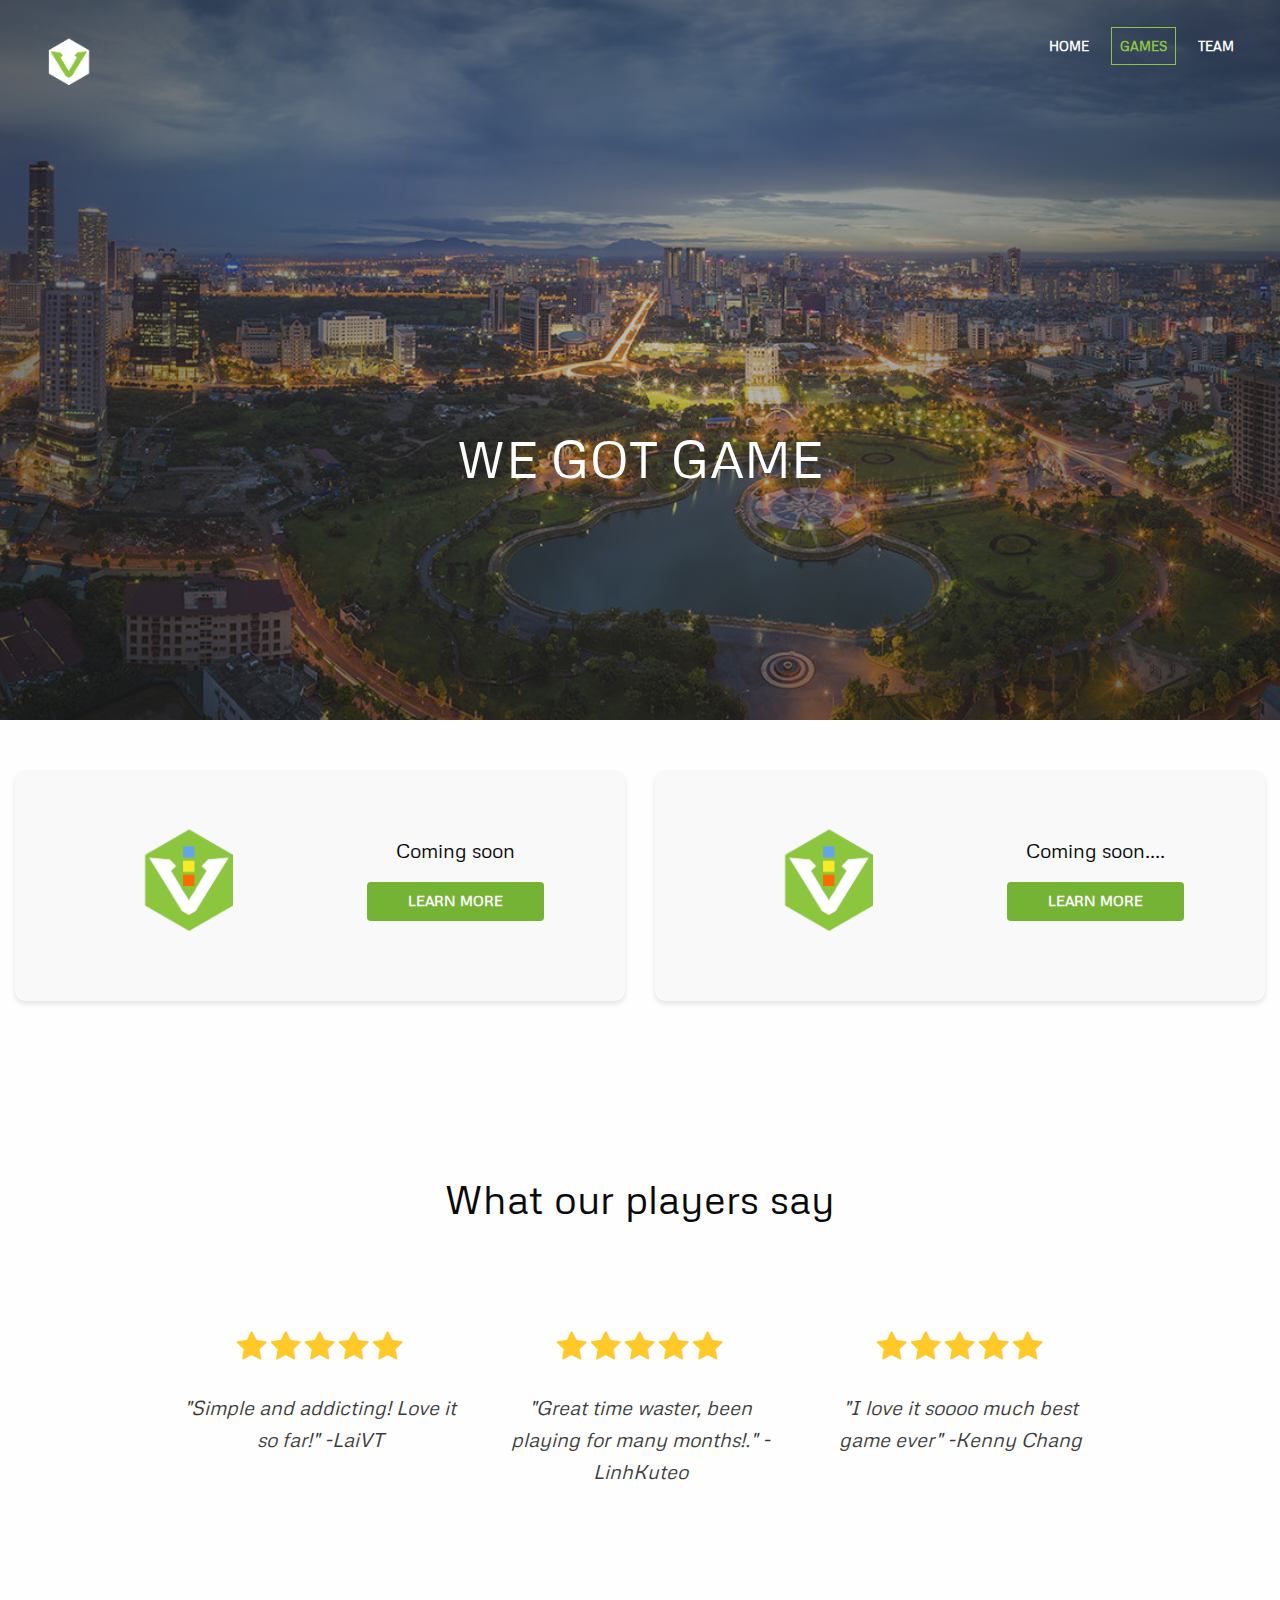
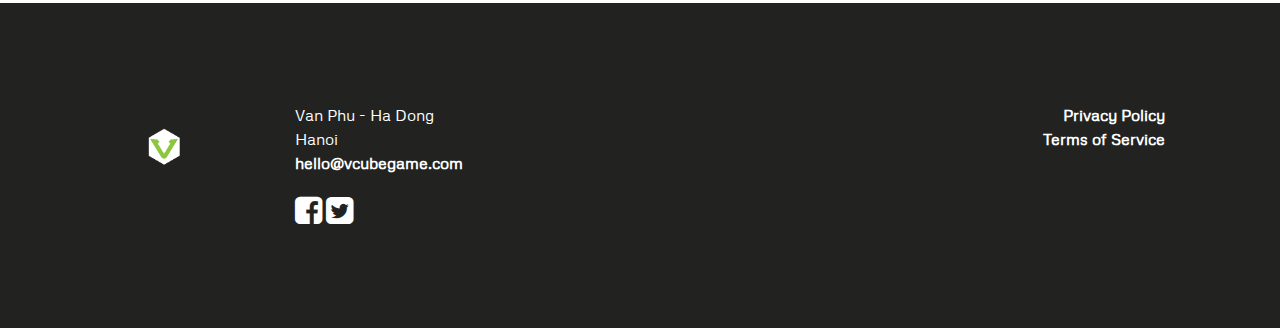
==== games/index.html @ c95a9509 "Init website" ====
<!doctype html>
<html lang="en">

  <head>
  <meta charset="utf-8">
  <meta http-equiv="X-UA-Compatible" content="IE=edge">
  <meta name="viewport" content="width=device-width, initial-scale=1">

  <title>Games - vCube</title>
  <meta name="description" content="">

  <meta name="twitter:card" content="summary">
  <meta name="twitter:site" content="@vcubegame">
  <meta name="twitter:title" content="Games - vCube">
  <meta name="twitter:creator" content="@vcubegame">   

  <meta property="og:title" content="Games - vCube"/>
  <meta property="og:type" content="website"/>

  
  
  

  <link rel="icon" type="image/png" href="/images/favicon.png">
  <link rel="icon" type="image/png" href="/images/favicon-32x32.png" sizes="32x32" />
  <link rel="icon" type="image/png" href="/images/favicon-16x16.png" sizes="16x16" />
  <link async href="https://fonts.googleapis.com/css?family=Caveat+Brush|Metrophobic" rel="stylesheet">

  <link rel="stylesheet" href="/css/app.css?v=7029374">

  <link rel="canonical" href="http://www.vcubegame.com/games/">
  <link rel="alternate" type="application/rss+xml" title="vCube" href="http://www.vcubegame.com/feed.xml">

<script>
  (function(i,s,o,g,r,a,m){i['GoogleAnalyticsObject']=r;i[r]=i[r]||function(){
  (i[r].q=i[r].q||[]).push(arguments)},i[r].l=1*new Date();a=s.createElement(o),
  m=s.getElementsByTagName(o)[0];a.async=1;a.src=g;m.parentNode.insertBefore(a,m)
  })(window,document,'script','https://www.google-analytics.com/analytics.js','ga');

  ga('create', 'UA-93065118-1', 'auto');
  ga('send', 'pageview');

</script>
  <script>
    var trackOutboundLink = function(url) {
        ga('send', 'event', 'outbound', 'click', url, {'hitCallback':
            function () {
                document.location = url;
            }
        });
    }
    document.addEventListener("DOMContentLoaded", function(event) {
      $(function() {
        $("a.track").click(function(e) {
            trackOutboundLink($(this).attr("href"));
            return false;
        })
      })
    });
  </script>
</head>


  <body>

    <header>
  
  <div class="bg-overlay"></div>
  <a href="/"><img id="logo" src="/images/logo.png"></a>
<ul>
  <li><a  href="/">Home</a></li>
  <li><a class='active' href="/games/">Games</a></li>
  <li><a  href="/team/">Team</a></li>
</ul>


  <div class="row align-center align-middle" >
    <div class="column small-10 medium-4 large-5 xxlarge-8 text-center" style="z-index:2;">
      <h1>We got game</h1>
      
      
    </div>
  </div>

</header>
  
  <script>
    document.addEventListener("DOMContentLoaded", function(event) {
      function shuffleArray(array) {
          for (var i = array.length - 1; i > 0; i--) {
              var j = Math.floor(Math.random() * (i + 1));
              var temp = array[i];
              array[i] = array[j];
              array[j] = temp;
          }
          return array;
      }
      var imgs = shuffleArray([1,2]).map(i => "/images/headers/bg-" + i + ".png")
      $("header").bgswitcher({
        images: imgs,
        loop: true,
        interval: 10000
      });
    })
  </script>
  


    <div class="content">
        <div class="row games-menu">
  <div class="small-12 medium-6 column">
    <div class="games-menu__box">
    <div class="row align-middle">
      <div class="small-12 medium-6 column">
        <a href="http://www.vcubegame.com" class="track" target="_blank">
        <img src="/images/gamelogos/comingsoon.png">
        </a>
      </div>
      <div class="small-12 medium-6 text-center column">
        <p>Coming soon</p>
        <a class="button track" href="http://www.vcubegame.com" target="_blank">Learn more</a>
      </div>
    </div>
    </div>
  </div>

  <div class="small-12 medium-6 column">
    <div class="games-menu__box">
    <div class="row align-middle">
      <div class="small-12 medium-6 column">
        <a href="http://www.vcubegame.com" class="track" target="_blank">
        <img src="/images/gamelogos/comingsoon.png">
        </a>
      </div>
      <div class="small-12 medium-6 text-center column">
          <p>Coming soon....</p>
          <a class="button track" href="http://www.vcubegame.com/games/" target="_blank">Learn more</a>
      </div>
    </div>
    </div>
  </div>
</div>


<section>
<div class="reviews">
  <div class="row align-center">
    <div class="small-12 medium-5 column text-center">
      <h2>What our players say</h2>
      <br>
      <br>
      <br>
    </div>
  </div>
  <div class="row align-center">
    <div class="small-12 medium-3 column text-center">
      <div class="reviews__logo">
        <i class="fa fa-star fa-2x" aria-hidden="true"></i>
        <i class="fa fa-star fa-2x" aria-hidden="true"></i>
        <i class="fa fa-star fa-2x" aria-hidden="true"></i>
        <i class="fa fa-star fa-2x" aria-hidden="true"></i>
        <i class="fa fa-star fa-2x" aria-hidden="true"></i>
      </div>
      <p>"Simple and addicting! Love it so far!" -LaiVT</p>
    </div>

    <div class="small-12 medium-3 column text-center">
      <div class="reviews__logo">
        <i class="fa fa-star fa-2x" aria-hidden="true"></i>
        <i class="fa fa-star fa-2x" aria-hidden="true"></i>
        <i class="fa fa-star fa-2x" aria-hidden="true"></i>
        <i class="fa fa-star fa-2x" aria-hidden="true"></i>
        <i class="fa fa-star fa-2x" aria-hidden="true"></i>
      </div>
      <p>"Great time waster,  been playing for many months!." -LinhKuteo</p>
    </div>

    <div class="small-12 medium-3 column text-center">
      <div class="reviews__logo">
        <i class="fa fa-star fa-2x" aria-hidden="true"></i>
        <i class="fa fa-star fa-2x" aria-hidden="true"></i>
        <i class="fa fa-star fa-2x" aria-hidden="true"></i>
        <i class="fa fa-star fa-2x" aria-hidden="true"></i>
        <i class="fa fa-star fa-2x" aria-hidden="true"></i>
      </div>
      <p>"I love it soooo much best game ever" -Kenny Chang</p>
    </div>

  </div>
</div>
</section>



    </div>

    <footer>
  <div class="row">
    <div class="small-12 medium-2 column"><img src="/images/logo.png" style="width: 100px;"></div>

    <div class="small-12 medium-4 column">
      <address>
      Van Phu - Ha Dong</br>
      Hanoi</br>
      <a href="mailto:&#104;&#101;&#108;&#108;&#111;&#64;&#118;&#99;&#117;&#98;&#101;&#103;&#97;&#109;&#101;&#46;&#99;&#111;&#109;" class="email">&#104;&#101;&#108;&#108;&#111;&#64;&#118;&#99;&#117;&#98;&#101;&#103;&#97;&#109;&#101;&#46;&#99;&#111;&#109;</a>
      </address>
      <a href="https://www.facebook.com/vcubegame" class="track"><i class="fa fa-facebook-square fa-2x" aria-hidden="true"></i></a>
      <a href="https://twitter.com/vcubegame" class="track"><i class="fa fa-twitter-square fa-2x" aria-hidden="true"></i></a>
    </div>

    <div class="small-12 medium-6 text-right column">
      <a href="/privacypolicy">Privacy Policy</a></br>
      <a href="/termsofservice">Terms of Service</a></br>
    </div>
  </div>
</footer>

<script src="/js/app.min.js"></script>


  </body>

</html>
---- css/app.css ----
@charset "UTF-8";/*!
 * animate.css -http://daneden.me/animate
 * Version - 3.5.1
 * Licensed under the MIT license - http://opensource.org/licenses/MIT
 *
 * Copyright (c) 2016 Daniel Eden
 */.fa.fa-pull-left,.fa.pull-left{margin-right:.3em}.fa-fw,.fa-li{text-align:center}.fa,.fa-stack,img{display:inline-block}.fa,body{-moz-osx-font-smoothing:grayscale}[data-whatinput=mouse] .button,[data-whatinput=mouse] .menu>li,[data-whatinput=mouse] .off-canvas,[data-whatinput=mouse] .orbit-bullets,[data-whatinput=mouse] .orbit-next,[data-whatinput=mouse] .orbit-previous,[data-whatinput=mouse] .reveal,[data-whatinput=mouse] button,a:active,a:hover{outline:0}.button,header ul{text-transform:uppercase}.animated{animation-duration:1s;animation-fill-mode:both}.animated.infinite{animation-iteration-count:infinite}.animated.hinge{animation-duration:2s}.animated.bounceIn,.animated.bounceOut,.animated.flipOutX,.animated.flipOutY{animation-duration:.75s}@keyframes bounce{20%,53%,80%,from,to{animation-timing-function:cubic-bezier(.215,.61,.355,1);transform:translate3d(0,0,0)}40%,43%{animation-timing-function:cubic-bezier(.755,.05,.855,.06);transform:translate3d(0,-30px,0)}70%{animation-timing-function:cubic-bezier(.755,.05,.855,.06);transform:translate3d(0,-15px,0)}90%{transform:translate3d(0,-4px,0)}}.bounce{animation-name:bounce;-ms-transform-origin:center bottom;transform-origin:center bottom}@keyframes flash{50%,from,to{opacity:1}25%,75%{opacity:0}}.flash{animation-name:flash}@keyframes pulse{from,to{transform:scale3d(1,1,1)}50%{transform:scale3d(1.05,1.05,1.05)}}.pulse{animation-name:pulse}@keyframes rubberBand{from,to{transform:scale3d(1,1,1)}30%{transform:scale3d(1.25,.75,1)}40%{transform:scale3d(.75,1.25,1)}50%{transform:scale3d(1.15,.85,1)}65%{transform:scale3d(.95,1.05,1)}75%{transform:scale3d(1.05,.95,1)}}.rubberBand{animation-name:rubberBand}@keyframes shake{from,to{transform:translate3d(0,0,0)}10%,30%,50%,70%,90%{transform:translate3d(-10px,0,0)}20%,40%,60%,80%{transform:translate3d(10px,0,0)}}@keyframes headShake{0%{transform:translateX(0)}6.5%{transform:translateX(-6px) rotateY(-9deg)}18.5%{transform:translateX(5px) rotateY(7deg)}31.5%{transform:translateX(-3px) rotateY(-5deg)}43.5%{transform:translateX(2px) rotateY(3deg)}50%{transform:translateX(0)}}.headShake{animation-timing-function:ease-in-out;animation-name:headShake}@keyframes swing{20%{transform:rotate3d(0,0,1,15deg)}40%{transform:rotate3d(0,0,1,-10deg)}60%{transform:rotate3d(0,0,1,5deg)}80%{transform:rotate3d(0,0,1,-5deg)}to{transform:rotate3d(0,0,1,0deg)}}.swing{-ms-transform-origin:top center;transform-origin:top center;animation-name:swing}@keyframes tada{from,to{transform:scale3d(1,1,1)}10%,20%{transform:scale3d(.9,.9,.9) rotate3d(0,0,1,-3deg)}30%,50%,70%,90%{transform:scale3d(1.1,1.1,1.1) rotate3d(0,0,1,3deg)}40%,60%,80%{transform:scale3d(1.1,1.1,1.1) rotate3d(0,0,1,-3deg)}}.tada{animation-name:tada}@keyframes wobble{from,to{transform:none}15%{transform:translate3d(-25%,0,0) rotate3d(0,0,1,-5deg)}30%{transform:translate3d(20%,0,0) rotate3d(0,0,1,3deg)}45%{transform:translate3d(-15%,0,0) rotate3d(0,0,1,-3deg)}60%{transform:translate3d(10%,0,0) rotate3d(0,0,1,2deg)}75%{transform:translate3d(-5%,0,0) rotate3d(0,0,1,-1deg)}}.wobble{animation-name:wobble}@keyframes jello{11.1%,from,to{transform:none}22.2%{transform:skewX(-12.5deg) skewY(-12.5deg)}33.3%{transform:skewX(6.25deg) skewY(6.25deg)}44.4%{transform:skewX(-3.125deg) skewY(-3.125deg)}55.5%{transform:skewX(1.5625deg) skewY(1.5625deg)}66.6%{transform:skewX(-.78125deg) skewY(-.78125deg)}77.7%{transform:skewX(.39062deg) skewY(.39062deg)}88.8%{transform:skewX(-.19531deg) skewY(-.19531deg)}}.jello{animation-name:jello;-ms-transform-origin:center;transform-origin:center}@keyframes bounceIn{20%,40%,60%,80%,from,to{animation-timing-function:cubic-bezier(.215,.61,.355,1)}0%{opacity:0;transform:scale3d(.3,.3,.3)}20%{transform:scale3d(1.1,1.1,1.1)}40%{transform:scale3d(.9,.9,.9)}60%{opacity:1;transform:scale3d(1.03,1.03,1.03)}80%{transform:scale3d(.97,.97,.97)}to{opacity:1;transform:scale3d(1,1,1)}}.bounceIn{animation-name:bounceIn}@keyframes bounceInDown{60%,75%,90%,from,to{animation-timing-function:cubic-bezier(.215,.61,.355,1)}0%{opacity:0;transform:translate3d(0,-3000px,0)}60%{opacity:1;transform:translate3d(0,25px,0)}75%{transform:translate3d(0,-10px,0)}90%{transform:translate3d(0,5px,0)}to{transform:none}}.bounceInDown{animation-name:bounceInDown}@keyframes bounceInLeft{60%,75%,90%,from,to{animation-timing-function:cubic-bezier(.215,.61,.355,1)}0%{opacity:0;transform:translate3d(-3000px,0,0)}60%{opacity:1;transform:translate3d(25px,0,0)}75%{transform:translate3d(-10px,0,0)}90%{transform:translate3d(5px,0,0)}to{transform:none}}.bounceInLeft{animation-name:bounceInLeft}@keyframes bounceInRight{60%,75%,90%,from,to{animation-timing-function:cubic-bezier(.215,.61,.355,1)}from{opacity:0;transform:translate3d(3000px,0,0)}60%{opacity:1;transform:translate3d(-25px,0,0)}75%{transform:translate3d(10px,0,0)}90%{transform:translate3d(-5px,0,0)}to{transform:none}}.bounceInRight{animation-name:bounceInRight}@keyframes bounceInUp{60%,75%,90%,from,to{animation-timing-function:cubic-bezier(.215,.61,.355,1)}from{opacity:0;transform:translate3d(0,3000px,0)}60%{opacity:1;transform:translate3d(0,-20px,0)}75%{transform:translate3d(0,10px,0)}90%{transform:translate3d(0,-5px,0)}to{transform:translate3d(0,0,0)}}.bounceInUp{animation-name:bounceInUp}@keyframes bounceOut{20%{transform:scale3d(.9,.9,.9)}50%,55%{opacity:1;transform:scale3d(1.1,1.1,1.1)}to{opacity:0;transform:scale3d(.3,.3,.3)}}.bounceOut{animation-name:bounceOut}@keyframes bounceOutDown{20%{transform:translate3d(0,10px,0)}40%,45%{opacity:1;transform:translate3d(0,-20px,0)}to{opacity:0;transform:translate3d(0,2000px,0)}}.bounceOutDown{animation-name:bounceOutDown}@keyframes bounceOutLeft{20%{opacity:1;transform:translate3d(20px,0,0)}to{opacity:0;transform:translate3d(-2000px,0,0)}}.bounceOutLeft{animation-name:bounceOutLeft}@keyframes bounceOutRight{20%{opacity:1;transform:translate3d(-20px,0,0)}to{opacity:0;transform:translate3d(2000px,0,0)}}.bounceOutRight{animation-name:bounceOutRight}@keyframes bounceOutUp{20%{transform:translate3d(0,-10px,0)}40%,45%{opacity:1;transform:translate3d(0,20px,0)}to{opacity:0;transform:translate3d(0,-2000px,0)}}.bounceOutUp{animation-name:bounceOutUp}@keyframes fadeIn{from{opacity:0}to{opacity:1}}.fadeIn{animation-name:fadeIn}@keyframes fadeInDown{from{opacity:0;transform:translate3d(0,-100%,0)}to{opacity:1;transform:none}}.fadeInDown{animation-name:fadeInDown}@keyframes fadeInDownBig{from{opacity:0;transform:translate3d(0,-2000px,0)}to{opacity:1;transform:none}}.fadeInDownBig{animation-name:fadeInDownBig}@keyframes fadeInLeft{from{opacity:0;transform:translate3d(-100%,0,0)}to{opacity:1;transform:none}}.fadeInLeft{animation-name:fadeInLeft}@keyframes fadeInLeftBig{from{opacity:0;transform:translate3d(-2000px,0,0)}to{opacity:1;transform:none}}.fadeInLeftBig{animation-name:fadeInLeftBig}@keyframes fadeInRight{from{opacity:0;transform:translate3d(100%,0,0)}to{opacity:1;transform:none}}.fadeInRight{animation-name:fadeInRight}@keyframes fadeInRightBig{from{opacity:0;transform:translate3d(2000px,0,0)}to{opacity:1;transform:none}}.fadeInRightBig{animation-name:fadeInRightBig}@keyframes fadeInUp{from{opacity:0;transform:translate3d(0,100%,0)}to{opacity:1;transform:none}}.fadeInUp{animation-name:fadeInUp}@keyframes fadeInUpBig{from{opacity:0;transform:translate3d(0,2000px,0)}to{opacity:1;transform:none}}.fadeInUpBig{animation-name:fadeInUpBig}@keyframes fadeOut{from{opacity:1}to{opacity:0}}.fadeOut{animation-name:fadeOut}@keyframes fadeOutDown{from{opacity:1}to{opacity:0;transform:translate3d(0,100%,0)}}.fadeOutDown{animation-name:fadeOutDown}@keyframes fadeOutDownBig{from{opacity:1}to{opacity:0;transform:translate3d(0,2000px,0)}}.fadeOutDownBig{animation-name:fadeOutDownBig}@keyframes fadeOutLeft{from{opacity:1}to{opacity:0;transform:translate3d(-100%,0,0)}}.fadeOutLeft{animation-name:fadeOutLeft}@keyframes fadeOutLeftBig{from{opacity:1}to{opacity:0;transform:translate3d(-2000px,0,0)}}.fadeOutLeftBig{animation-name:fadeOutLeftBig}@keyframes fadeOutRight{from{opacity:1}to{opacity:0;transform:translate3d(100%,0,0)}}.fadeOutRight{animation-name:fadeOutRight}@keyframes fadeOutRightBig{from{opacity:1}to{opacity:0;transform:translate3d(2000px,0,0)}}.fadeOutRightBig{animation-name:fadeOutRightBig}@keyframes fadeOutUp{from{opacity:1}to{opacity:0;transform:translate3d(0,-100%,0)}}.fadeOutUp{animation-name:fadeOutUp}@keyframes fadeOutUpBig{from{opacity:1}to{opacity:0;transform:translate3d(0,-2000px,0)}}.fadeOutUpBig{animation-name:fadeOutUpBig}@keyframes flip{from{transform:perspective(400px) rotate3d(0,1,0,-360deg);animation-timing-function:ease-out}40%{transform:perspective(400px) translate3d(0,0,150px) rotate3d(0,1,0,-190deg);animation-timing-function:ease-out}50%{transform:perspective(400px) translate3d(0,0,150px) rotate3d(0,1,0,-170deg);animation-timing-function:ease-in}80%{transform:perspective(400px) scale3d(.95,.95,.95);animation-timing-function:ease-in}to{transform:perspective(400px);animation-timing-function:ease-in}}.animated.flip{-webkit-backface-visibility:visible;backface-visibility:visible;animation-name:flip}@keyframes flipInX{from{transform:perspective(400px) rotate3d(1,0,0,90deg);animation-timing-function:ease-in;opacity:0}40%{transform:perspective(400px) rotate3d(1,0,0,-20deg);animation-timing-function:ease-in}60%{transform:perspective(400px) rotate3d(1,0,0,10deg);opacity:1}80%{transform:perspective(400px) rotate3d(1,0,0,-5deg)}to{transform:perspective(400px)}}.flipInX{-webkit-backface-visibility:visible!important;backface-visibility:visible!important;animation-name:flipInX}.flipInY,.flipOutX{-webkit-backface-visibility:visible!important}@keyframes flipInY{from{transform:perspective(400px) rotate3d(0,1,0,90deg);animation-timing-function:ease-in;opacity:0}40%{transform:perspective(400px) rotate3d(0,1,0,-20deg);animation-timing-function:ease-in}60%{transform:perspective(400px) rotate3d(0,1,0,10deg);opacity:1}80%{transform:perspective(400px) rotate3d(0,1,0,-5deg)}to{transform:perspective(400px)}}.flipInY{backface-visibility:visible!important;animation-name:flipInY}@keyframes flipOutX{from{transform:perspective(400px)}30%{transform:perspective(400px) rotate3d(1,0,0,-20deg);opacity:1}to{transform:perspective(400px) rotate3d(1,0,0,90deg);opacity:0}}.flipOutX{animation-name:flipOutX;backface-visibility:visible!important}@keyframes flipOutY{from{transform:perspective(400px)}30%{transform:perspective(400px) rotate3d(0,1,0,-15deg);opacity:1}to{transform:perspective(400px) rotate3d(0,1,0,90deg);opacity:0}}.flipOutY{-webkit-backface-visibility:visible!important;backface-visibility:visible!important;animation-name:flipOutY}@keyframes lightSpeedIn{from{transform:translate3d(100%,0,0) skewX(-30deg);opacity:0}60%{transform:skewX(20deg);opacity:1}80%{transform:skewX(-5deg);opacity:1}to{transform:none;opacity:1}}.lightSpeedIn{animation-name:lightSpeedIn;animation-timing-function:ease-out}@keyframes lightSpeedOut{from{opacity:1}to{transform:translate3d(100%,0,0) skewX(30deg);opacity:0}}.lightSpeedOut{animation-name:lightSpeedOut;animation-timing-function:ease-in}@keyframes rotateIn{from{transform-origin:center;transform:rotate3d(0,0,1,-200deg);opacity:0}to{transform-origin:center;transform:none;opacity:1}}.rotateIn{animation-name:rotateIn}@keyframes rotateInDownLeft{from{transform-origin:left bottom;transform:rotate3d(0,0,1,-45deg);opacity:0}to{transform-origin:left bottom;transform:none;opacity:1}}.rotateInDownLeft{animation-name:rotateInDownLeft}@keyframes rotateInDownRight{from{transform-origin:right bottom;transform:rotate3d(0,0,1,45deg);opacity:0}to{transform-origin:right bottom;transform:none;opacity:1}}.rotateInDownRight{animation-name:rotateInDownRight}@keyframes rotateInUpLeft{from{transform-origin:left bottom;transform:rotate3d(0,0,1,45deg);opacity:0}to{transform-origin:left bottom;transform:none;opacity:1}}.rotateInUpLeft{animation-name:rotateInUpLeft}@keyframes rotateInUpRight{from{transform-origin:right bottom;transform:rotate3d(0,0,1,-90deg);opacity:0}to{transform-origin:right bottom;transform:none;opacity:1}}.rotateInUpRight{animation-name:rotateInUpRight}@keyframes rotateOut{from{transform-origin:center;opacity:1}to{transform-origin:center;transform:rotate3d(0,0,1,200deg);opacity:0}}.rotateOut{animation-name:rotateOut}@keyframes rotateOutDownLeft{from{transform-origin:left bottom;opacity:1}to{transform-origin:left bottom;transform:rotate3d(0,0,1,45deg);opacity:0}}.rotateOutDownLeft{animation-name:rotateOutDownLeft}@keyframes rotateOutDownRight{from{transform-origin:right bottom;opacity:1}to{transform-origin:right bottom;transform:rotate3d(0,0,1,-45deg);opacity:0}}.rotateOutDownRight{animation-name:rotateOutDownRight}@keyframes rotateOutUpLeft{from{transform-origin:left bottom;opacity:1}to{transform-origin:left bottom;transform:rotate3d(0,0,1,-45deg);opacity:0}}.rotateOutUpLeft{animation-name:rotateOutUpLeft}@keyframes rotateOutUpRight{from{transform-origin:right bottom;opacity:1}to{transform-origin:right bottom;transform:rotate3d(0,0,1,90deg);opacity:0}}.rotateOutUpRight{animation-name:rotateOutUpRight}@keyframes hinge{0%{transform-origin:top left;animation-timing-function:ease-in-out}20%,60%{transform:rotate3d(0,0,1,80deg);transform-origin:top left;animation-timing-function:ease-in-out}40%,80%{transform:rotate3d(0,0,1,60deg);transform-origin:top left;animation-timing-function:ease-in-out;opacity:1}to{transform:translate3d(0,700px,0);opacity:0}}.hinge{animation-name:hinge}@keyframes rollIn{from{opacity:0;transform:translate3d(-100%,0,0) rotate3d(0,0,1,-120deg)}to{opacity:1;transform:none}}.rollIn{animation-name:rollIn}@keyframes rollOut{from{opacity:1}to{opacity:0;transform:translate3d(100%,0,0) rotate3d(0,0,1,120deg)}}.rollOut{animation-name:rollOut}@keyframes zoomIn{from{opacity:0;transform:scale3d(.3,.3,.3)}50%{opacity:1}}.zoomIn{animation-name:zoomIn}@keyframes zoomInDown{from{opacity:0;transform:scale3d(.1,.1,.1) translate3d(0,-1000px,0);animation-timing-function:cubic-bezier(.55,.055,.675,.19)}60%{opacity:1;transform:scale3d(.475,.475,.475) translate3d(0,60px,0);animation-timing-function:cubic-bezier(.175,.885,.32,1)}}.zoomInDown{animation-name:zoomInDown}@keyframes zoomInLeft{from{opacity:0;transform:scale3d(.1,.1,.1) translate3d(-1000px,0,0);animation-timing-function:cubic-bezier(.55,.055,.675,.19)}60%{opacity:1;transform:scale3d(.475,.475,.475) translate3d(10px,0,0);animation-timing-function:cubic-bezier(.175,.885,.32,1)}}.zoomInLeft{animation-name:zoomInLeft}@keyframes zoomInRight{from{opacity:0;transform:scale3d(.1,.1,.1) translate3d(1000px,0,0);animation-timing-function:cubic-bezier(.55,.055,.675,.19)}60%{opacity:1;transform:scale3d(.475,.475,.475) translate3d(-10px,0,0);animation-timing-function:cubic-bezier(.175,.885,.32,1)}}.zoomInRight{animation-name:zoomInRight}@keyframes zoomInUp{from{opacity:0;transform:scale3d(.1,.1,.1) translate3d(0,1000px,0);animation-timing-function:cubic-bezier(.55,.055,.675,.19)}60%{opacity:1;transform:scale3d(.475,.475,.475) translate3d(0,-60px,0);animation-timing-function:cubic-bezier(.175,.885,.32,1)}}.zoomInUp{animation-name:zoomInUp}@keyframes zoomOut{from{opacity:1}50%{opacity:0;transform:scale3d(.3,.3,.3)}to{opacity:0}}.zoomOut{animation-name:zoomOut}@keyframes zoomOutDown{40%{opacity:1;transform:scale3d(.475,.475,.475) translate3d(0,-60px,0);animation-timing-function:cubic-bezier(.55,.055,.675,.19)}to{opacity:0;transform:scale3d(.1,.1,.1) translate3d(0,2000px,0);transform-origin:center bottom;animation-timing-function:cubic-bezier(.175,.885,.32,1)}}.zoomOutDown{animation-name:zoomOutDown}@keyframes zoomOutLeft{40%{opacity:1;transform:scale3d(.475,.475,.475) translate3d(42px,0,0)}to{opacity:0;transform:scale(.1) translate3d(-2000px,0,0);transform-origin:left center}}.zoomOutLeft{animation-name:zoomOutLeft}@keyframes zoomOutRight{40%{opacity:1;transform:scale3d(.475,.475,.475) translate3d(-42px,0,0)}to{opacity:0;transform:scale(.1) translate3d(2000px,0,0);transform-origin:right center}}.zoomOutRight{animation-name:zoomOutRight}@keyframes zoomOutUp{40%{opacity:1;transform:scale3d(.475,.475,.475) translate3d(0,60px,0);animation-timing-function:cubic-bezier(.55,.055,.675,.19)}to{opacity:0;transform:scale3d(.1,.1,.1) translate3d(0,-2000px,0);transform-origin:center bottom;animation-timing-function:cubic-bezier(.175,.885,.32,1)}}.zoomOutUp{animation-name:zoomOutUp}@keyframes slideInDown{from{transform:translate3d(0,-100%,0);visibility:visible}to{transform:translate3d(0,0,0)}}.slideInDown{animation-name:slideInDown}@keyframes slideInLeft{from{transform:translate3d(-100%,0,0);visibility:visible}to{transform:translate3d(0,0,0)}}.slideInLeft{animation-name:slideInLeft}@keyframes slideInRight{from{transform:translate3d(100%,0,0);visibility:visible}to{transform:translate3d(0,0,0)}}.slideInRight{animation-name:slideInRight}@keyframes slideInUp{from{transform:translate3d(0,100%,0);visibility:visible}to{transform:translate3d(0,0,0)}}.slideInUp{animation-name:slideInUp}@keyframes slideOutDown{from{transform:translate3d(0,0,0)}to{visibility:hidden;transform:translate3d(0,100%,0)}}.slideOutDown{animation-name:slideOutDown}@keyframes slideOutLeft{from{transform:translate3d(0,0,0)}to{visibility:hidden;transform:translate3d(-100%,0,0)}}.slideOutLeft{animation-name:slideOutLeft}@keyframes slideOutRight{from{transform:translate3d(0,0,0)}to{visibility:hidden;transform:translate3d(100%,0,0)}}.slideOutRight{animation-name:slideOutRight}@keyframes slideOutUp{from{transform:translate3d(0,0,0)}to{visibility:hidden;transform:translate3d(0,-100%,0)}}.slideOutUp{animation-name:slideOutUp}/*!
 *  Font Awesome 4.7.0 by @davegandy - http://fontawesome.io - @fontawesome
 *  License - http://fontawesome.io/license (Font: SIL OFL 1.1, CSS: MIT License)
 */@font-face{font-family:FontAwesome;src:url(../fonts/fontawesome-webfont.eot?v=4.7.0);src:url(../fonts/fontawesome-webfont.eot?#iefix&v=4.7.0) format("embedded-opentype"),url(../fonts/fontawesome-webfont.woff2?v=4.7.0) format("woff2"),url(../fonts/fontawesome-webfont.woff?v=4.7.0) format("woff"),url(../fonts/fontawesome-webfont.ttf?v=4.7.0) format("truetype"),url(../fonts/fontawesome-webfont.svg?v=4.7.0#fontawesomeregular) format("svg");font-weight:400;font-style:normal}.fa{font:normal normal normal 14px/1 FontAwesome;font-size:inherit;text-rendering:auto;-webkit-font-smoothing:antialiased}h1,h2,h3,h4,h5,h6,p{text-rendering:optimizeLegibility}.fa-lg{font-size:1.33333em;line-height:.75em;vertical-align:-15%}.fa-2x{font-size:2em}.fa-3x{font-size:3em}.fa-4x{font-size:4em}.fa-5x{font-size:5em}.fa-fw{width:1.28571em}.fa-ul{padding-left:0;margin-left:2.14286em;list-style-type:none}.fa.fa-pull-right,.fa.pull-right{margin-left:.3em}.fa-ul>li{position:relative}.fa-li{position:absolute;left:-2.14286em;width:2.14286em;top:.14286em}.fa-li.fa-lg{left:-1.85714em}.fa-border{padding:.2em .25em .15em;border:.08em solid #eee;border-radius:.1em}.sr-only,body,button,legend{padding:0}.sr-only,button,img,legend{border:0}.fa-pull-left{float:left}.fa-pull-right,.pull-right{float:right}.pull-left{float:left}.fa-spin{animation:fa-spin 2s infinite linear}.fa-pulse{animation:fa-spin 1s infinite steps(8)}@keyframes fa-spin{0%{transform:rotate(0)}100%{transform:rotate(359deg)}}.fa-rotate-90{-ms-filter:"progid:DXImageTransform.Microsoft.BasicImage(rotation=1)";-ms-transform:rotate(90deg);transform:rotate(90deg)}.fa-rotate-180{-ms-filter:"progid:DXImageTransform.Microsoft.BasicImage(rotation=2)";-ms-transform:rotate(180deg);transform:rotate(180deg)}.fa-rotate-270{-ms-filter:"progid:DXImageTransform.Microsoft.BasicImage(rotation=3)";-ms-transform:rotate(270deg);transform:rotate(270deg)}.fa-flip-horizontal{-ms-filter:"progid:DXImageTransform.Microsoft.BasicImage(rotation=0, mirror=1)";-ms-transform:scale(-1,1);transform:scale(-1,1)}.fa-flip-vertical{-ms-filter:"progid:DXImageTransform.Microsoft.BasicImage(rotation=2, mirror=1)";-ms-transform:scale(1,-1);transform:scale(1,-1)}:root .fa-flip-horizontal,:root .fa-flip-vertical,:root .fa-rotate-180,:root .fa-rotate-270,:root .fa-rotate-90{filter:none}.fa-stack{position:relative;width:2em;height:2em;line-height:2em;vertical-align:middle}.fa-stack-1x,.fa-stack-2x{position:absolute;left:0;width:100%;text-align:center}.fa-stack-1x{line-height:inherit}.fa-stack-2x{font-size:2em}.fa-inverse{color:#fff}abbr,body,code,kbd{color:#0a0a0a}.fa-glass:before{content:""}.fa-music:before{content:""}.fa-search:before{content:""}.fa-envelope-o:before{content:""}.fa-heart:before{content:""}.fa-star:before{content:""}.fa-star-o:before{content:""}.fa-user:before{content:""}.fa-film:before{content:""}.fa-th-large:before{content:""}.fa-th:before{content:""}.fa-th-list:before{content:""}.fa-check:before{content:""}.fa-close:before,.fa-remove:before,.fa-times:before{content:""}.fa-search-plus:before{content:""}.fa-search-minus:before{content:""}.fa-power-off:before{content:""}.fa-signal:before{content:""}.fa-cog:before,.fa-gear:before{content:""}.fa-trash-o:before{content:""}.fa-home:before{content:""}.fa-file-o:before{content:""}.fa-clock-o:before{content:""}.fa-road:before{content:""}.fa-download:before{content:""}.fa-arrow-circle-o-down:before{content:""}.fa-arrow-circle-o-up:before{content:""}.fa-inbox:before{content:""}.fa-play-circle-o:before{content:""}.fa-repeat:before,.fa-rotate-right:before{content:""}.fa-refresh:before{content:""}.fa-list-alt:before{content:""}.fa-lock:before{content:""}.fa-flag:before{content:""}.fa-headphones:before{content:""}.fa-volume-off:before{content:""}.fa-volume-down:before{content:""}.fa-volume-up:before{content:""}.fa-qrcode:before{content:""}.fa-barcode:before{content:""}.fa-tag:before{content:""}.fa-tags:before{content:""}.fa-book:before{content:""}.fa-bookmark:before{content:""}.fa-print:before{content:""}.fa-camera:before{content:""}.fa-font:before{content:""}.fa-bold:before{content:""}.fa-italic:before{content:""}.fa-text-height:before{content:""}.fa-text-width:before{content:""}.fa-align-left:before{content:""}.fa-align-center:before{content:""}.fa-align-right:before{content:""}.fa-align-justify:before{content:""}.fa-list:before{content:""}.fa-dedent:before,.fa-outdent:before{content:""}.fa-indent:before{content:""}.fa-video-camera:before{content:""}.fa-image:before,.fa-photo:before,.fa-picture-o:before{content:""}.fa-pencil:before{content:""}.fa-map-marker:before{content:""}.fa-adjust:before{content:""}.fa-tint:before{content:""}.fa-edit:before,.fa-pencil-square-o:before{content:""}.fa-share-square-o:before{content:""}.fa-check-square-o:before{content:""}.fa-arrows:before{content:""}.fa-step-backward:before{content:""}.fa-fast-backward:before{content:""}.fa-backward:before{content:""}.fa-play:before{content:""}.fa-pause:before{content:""}.fa-stop:before{content:""}.fa-forward:before{content:""}.fa-fast-forward:before{content:""}.fa-step-forward:before{content:""}.fa-eject:before{content:""}.fa-chevron-left:before{content:""}.fa-chevron-right:before{content:""}.fa-plus-circle:before{content:""}.fa-minus-circle:before{content:""}.fa-times-circle:before{content:""}.fa-check-circle:before{content:""}.fa-question-circle:before{content:""}.fa-info-circle:before{content:""}.fa-crosshairs:before{content:""}.fa-times-circle-o:before{content:""}.fa-check-circle-o:before{content:""}.fa-ban:before{content:""}.fa-arrow-left:before{content:""}.fa-arrow-right:before{content:""}.fa-arrow-up:before{content:""}.fa-arrow-down:before{content:""}.fa-mail-forward:before,.fa-share:before{content:""}.fa-expand:before{content:""}.fa-compress:before{content:""}.fa-plus:before{content:""}.fa-minus:before{content:""}.fa-asterisk:before{content:""}.fa-exclamation-circle:before{content:""}.fa-gift:before{content:""}.fa-leaf:before{content:""}.fa-fire:before{content:""}.fa-eye:before{content:""}.fa-eye-slash:before{content:""}.fa-exclamation-triangle:before,.fa-warning:before{content:""}.fa-plane:before{content:""}.fa-calendar:before{content:""}.fa-random:before{content:""}.fa-comment:before{content:""}.fa-magnet:before{content:""}.fa-chevron-up:before{content:""}.fa-chevron-down:before{content:""}.fa-retweet:before{content:""}.fa-shopping-cart:before{content:""}.fa-folder:before{content:""}.fa-folder-open:before{content:""}.fa-arrows-v:before{content:""}.fa-arrows-h:before{content:""}.fa-bar-chart-o:before,.fa-bar-chart:before{content:""}.fa-twitter-square:before{content:""}.fa-facebook-square:before{content:""}.fa-camera-retro:before{content:""}.fa-key:before{content:""}.fa-cogs:before,.fa-gears:before{content:""}.fa-comments:before{content:""}.fa-thumbs-o-up:before{content:""}.fa-thumbs-o-down:before{content:""}.fa-star-half:before{content:""}.fa-heart-o:before{content:""}.fa-sign-out:before{content:""}.fa-linkedin-square:before{content:""}.fa-thumb-tack:before{content:""}.fa-external-link:before{content:""}.fa-sign-in:before{content:""}.fa-trophy:before{content:""}.fa-github-square:before{content:""}.fa-upload:before{content:""}.fa-lemon-o:before{content:""}.fa-phone:before{content:""}.fa-square-o:before{content:""}.fa-bookmark-o:before{content:""}.fa-phone-square:before{content:""}.fa-twitter:before{content:""}.fa-facebook-f:before,.fa-facebook:before{content:""}.fa-github:before{content:""}.fa-unlock:before{content:""}.fa-credit-card:before{content:""}.fa-feed:before,.fa-rss:before{content:""}.fa-hdd-o:before{content:""}.fa-bullhorn:before{content:""}.fa-bell:before{content:""}.fa-certificate:before{content:""}.fa-hand-o-right:before{content:""}.fa-hand-o-left:before{content:""}.fa-hand-o-up:before{content:""}.fa-hand-o-down:before{content:""}.fa-arrow-circle-left:before{content:""}.fa-arrow-circle-right:before{content:""}.fa-arrow-circle-up:before{content:""}.fa-arrow-circle-down:before{content:""}.fa-globe:before{content:""}.fa-wrench:before{content:""}.fa-tasks:before{content:""}.fa-filter:before{content:""}.fa-briefcase:before{content:""}.fa-arrows-alt:before{content:""}.fa-group:before,.fa-users:before{content:""}.fa-chain:before,.fa-link:before{content:""}.fa-cloud:before{content:""}.fa-flask:before{content:""}.fa-cut:before,.fa-scissors:before{content:""}.fa-copy:before,.fa-files-o:before{content:""}.fa-paperclip:before{content:""}.fa-floppy-o:before,.fa-save:before{content:""}.fa-square:before{content:""}.fa-bars:before,.fa-navicon:before,.fa-reorder:before{content:""}.fa-list-ul:before{content:""}.fa-list-ol:before{content:""}.fa-strikethrough:before{content:""}.fa-underline:before{content:""}.fa-table:before{content:""}.fa-magic:before{content:""}.fa-truck:before{content:""}.fa-pinterest:before{content:""}.fa-pinterest-square:before{content:""}.fa-google-plus-square:before{content:""}.fa-google-plus:before{content:""}.fa-money:before{content:""}.fa-caret-down:before{content:""}.fa-caret-up:before{content:""}.fa-caret-left:before{content:""}.fa-caret-right:before{content:""}.fa-columns:before{content:""}.fa-sort:before,.fa-unsorted:before{content:""}.fa-sort-desc:before,.fa-sort-down:before{content:""}.fa-sort-asc:before,.fa-sort-up:before{content:""}.fa-envelope:before{content:""}.fa-linkedin:before{content:""}.fa-rotate-left:before,.fa-undo:before{content:""}.fa-gavel:before,.fa-legal:before{content:""}.fa-dashboard:before,.fa-tachometer:before{content:""}.fa-comment-o:before{content:""}.fa-comments-o:before{content:""}.fa-bolt:before,.fa-flash:before{content:""}.fa-sitemap:before{content:""}.fa-umbrella:before{content:""}.fa-clipboard:before,.fa-paste:before{content:""}.fa-lightbulb-o:before{content:""}.fa-exchange:before{content:""}.fa-cloud-download:before{content:""}.fa-cloud-upload:before{content:""}.fa-user-md:before{content:""}.fa-stethoscope:before{content:""}.fa-suitcase:before{content:""}.fa-bell-o:before{content:""}.fa-coffee:before{content:""}.fa-cutlery:before{content:""}.fa-file-text-o:before{content:""}.fa-building-o:before{content:""}.fa-hospital-o:before{content:""}.fa-ambulance:before{content:""}.fa-medkit:before{content:""}.fa-fighter-jet:before{content:""}.fa-beer:before{content:""}.fa-h-square:before{content:""}.fa-plus-square:before{content:""}.fa-angle-double-left:before{content:""}.fa-angle-double-right:before{content:""}.fa-angle-double-up:before{content:""}.fa-angle-double-down:before{content:""}.fa-angle-left:before{content:""}.fa-angle-right:before{content:""}.fa-angle-up:before{content:""}.fa-angle-down:before{content:""}.fa-desktop:before{content:""}.fa-laptop:before{content:""}.fa-tablet:before{content:""}.fa-mobile-phone:before,.fa-mobile:before{content:""}.fa-circle-o:before{content:""}.fa-quote-left:before{content:""}.fa-quote-right:before{content:""}.fa-spinner:before{content:""}.fa-circle:before{content:""}.fa-mail-reply:before,.fa-reply:before{content:""}.fa-github-alt:before{content:""}.fa-folder-o:before{content:""}.fa-folder-open-o:before{content:""}.fa-smile-o:before{content:""}.fa-frown-o:before{content:""}.fa-meh-o:before{content:""}.fa-gamepad:before{content:""}.fa-keyboard-o:before{content:""}.fa-flag-o:before{content:""}.fa-flag-checkered:before{content:""}.fa-terminal:before{content:""}.fa-code:before{content:""}.fa-mail-reply-all:before,.fa-reply-all:before{content:""}.fa-star-half-empty:before,.fa-star-half-full:before,.fa-star-half-o:before{content:""}.fa-location-arrow:before{content:""}.fa-crop:before{content:""}.fa-code-fork:before{content:""}.fa-chain-broken:before,.fa-unlink:before{content:""}.fa-question:before{content:""}.fa-info:before{content:""}.fa-exclamation:before{content:""}.fa-superscript:before{content:""}.fa-subscript:before{content:""}.fa-eraser:before{content:""}.fa-puzzle-piece:before{content:""}.fa-microphone:before{content:""}.fa-microphone-slash:before{content:""}.fa-shield:before{content:""}.fa-calendar-o:before{content:""}.fa-fire-extinguisher:before{content:""}.fa-rocket:before{content:""}.fa-maxcdn:before{content:""}.fa-chevron-circle-left:before{content:""}.fa-chevron-circle-right:before{content:""}.fa-chevron-circle-up:before{content:""}.fa-chevron-circle-down:before{content:""}.fa-html5:before{content:""}.fa-css3:before{content:""}.fa-anchor:before{content:""}.fa-unlock-alt:before{content:""}.fa-bullseye:before{content:""}.fa-ellipsis-h:before{content:""}.fa-ellipsis-v:before{content:""}.fa-rss-square:before{content:""}.fa-play-circle:before{content:""}.fa-ticket:before{content:""}.fa-minus-square:before{content:""}.fa-minus-square-o:before{content:""}.fa-level-up:before{content:""}.fa-level-down:before{content:""}.fa-check-square:before{content:""}.fa-pencil-square:before{content:""}.fa-external-link-square:before{content:""}.fa-share-square:before{content:""}.fa-compass:before{content:""}.fa-caret-square-o-down:before,.fa-toggle-down:before{content:""}.fa-caret-square-o-up:before,.fa-toggle-up:before{content:""}.fa-caret-square-o-right:before,.fa-toggle-right:before{content:""}.fa-eur:before,.fa-euro:before{content:""}.fa-gbp:before{content:""}.fa-dollar:before,.fa-usd:before{content:""}.fa-inr:before,.fa-rupee:before{content:""}.fa-cny:before,.fa-jpy:before,.fa-rmb:before,.fa-yen:before{content:""}.fa-rouble:before,.fa-rub:before,.fa-ruble:before{content:""}.fa-krw:before,.fa-won:before{content:""}.fa-bitcoin:before,.fa-btc:before{content:""}.fa-file:before{content:""}.fa-file-text:before{content:""}.fa-sort-alpha-asc:before{content:""}.fa-sort-alpha-desc:before{content:""}.fa-sort-amount-asc:before{content:""}.fa-sort-amount-desc:before{content:""}.fa-sort-numeric-asc:before{content:""}.fa-sort-numeric-desc:before{content:""}.fa-thumbs-up:before{content:""}.fa-thumbs-down:before{content:""}.fa-youtube-square:before{content:""}.fa-youtube:before{content:""}.fa-xing:before{content:""}.fa-xing-square:before{content:""}.fa-youtube-play:before{content:""}.fa-dropbox:before{content:""}.fa-stack-overflow:before{content:""}.fa-instagram:before{content:""}.fa-flickr:before{content:""}.fa-adn:before{content:""}.fa-bitbucket:before{content:""}.fa-bitbucket-square:before{content:""}.fa-tumblr:before{content:""}.fa-tumblr-square:before{content:""}.fa-long-arrow-down:before{content:""}.fa-long-arrow-up:before{content:""}.fa-long-arrow-left:before{content:""}.fa-long-arrow-right:before{content:""}.fa-apple:before{content:""}.fa-windows:before{content:""}.fa-android:before{content:""}.fa-linux:before{content:""}.fa-dribbble:before{content:""}.fa-skype:before{content:""}.fa-foursquare:before{content:""}.fa-trello:before{content:""}.fa-female:before{content:""}.fa-male:before{content:""}.fa-gittip:before,.fa-gratipay:before{content:""}.fa-sun-o:before{content:""}.fa-moon-o:before{content:""}.fa-archive:before{content:""}.fa-bug:before{content:""}.fa-vk:before{content:""}.fa-weibo:before{content:""}.fa-renren:before{content:""}.fa-pagelines:before{content:""}.fa-stack-exchange:before{content:""}.fa-arrow-circle-o-right:before{content:""}.fa-arrow-circle-o-left:before{content:""}.fa-caret-square-o-left:before,.fa-toggle-left:before{content:""}.fa-dot-circle-o:before{content:""}.fa-wheelchair:before{content:""}.fa-vimeo-square:before{content:""}.fa-try:before,.fa-turkish-lira:before{content:""}.fa-plus-square-o:before{content:""}.fa-space-shuttle:before{content:""}.fa-slack:before{content:""}.fa-envelope-square:before{content:""}.fa-wordpress:before{content:""}.fa-openid:before{content:""}.fa-bank:before,.fa-institution:before,.fa-university:before{content:""}.fa-graduation-cap:before,.fa-mortar-board:before{content:""}.fa-yahoo:before{content:""}.fa-google:before{content:""}.fa-reddit:before{content:""}.fa-reddit-square:before{content:""}.fa-stumbleupon-circle:before{content:""}.fa-stumbleupon:before{content:""}.fa-delicious:before{content:""}.fa-digg:before{content:""}.fa-pied-piper-pp:before{content:""}.fa-pied-piper-alt:before{content:""}.fa-drupal:before{content:""}.fa-joomla:before{content:""}.fa-language:before{content:""}.fa-fax:before{content:""}.fa-building:before{content:""}.fa-child:before{content:""}.fa-paw:before{content:""}.fa-spoon:before{content:""}.fa-cube:before{content:""}.fa-cubes:before{content:""}.fa-behance:before{content:""}.fa-behance-square:before{content:""}.fa-steam:before{content:""}.fa-steam-square:before{content:""}.fa-recycle:before{content:""}.fa-automobile:before,.fa-car:before{content:""}.fa-cab:before,.fa-taxi:before{content:""}.fa-tree:before{content:""}.fa-spotify:before{content:""}.fa-deviantart:before{content:""}.fa-soundcloud:before{content:""}.fa-database:before{content:""}.fa-file-pdf-o:before{content:""}.fa-file-word-o:before{content:""}.fa-file-excel-o:before{content:""}.fa-file-powerpoint-o:before{content:""}.fa-file-image-o:before,.fa-file-photo-o:before,.fa-file-picture-o:before{content:""}.fa-file-archive-o:before,.fa-file-zip-o:before{content:""}.fa-file-audio-o:before,.fa-file-sound-o:before{content:""}.fa-file-movie-o:before,.fa-file-video-o:before{content:""}.fa-file-code-o:before{content:""}.fa-vine:before{content:""}.fa-codepen:before{content:""}.fa-jsfiddle:before{content:""}.fa-life-bouy:before,.fa-life-buoy:before,.fa-life-ring:before,.fa-life-saver:before,.fa-support:before{content:""}.fa-circle-o-notch:before{content:""}.fa-ra:before,.fa-rebel:before,.fa-resistance:before{content:""}.fa-empire:before,.fa-ge:before{content:""}.fa-git-square:before{content:""}.fa-git:before{content:""}.fa-hacker-news:before,.fa-y-combinator-square:before,.fa-yc-square:before{content:""}.fa-tencent-weibo:before{content:""}.fa-qq:before{content:""}.fa-wechat:before,.fa-weixin:before{content:""}.fa-paper-plane:before,.fa-send:before{content:""}.fa-paper-plane-o:before,.fa-send-o:before{content:""}.fa-history:before{content:""}.fa-circle-thin:before{content:""}.fa-header:before{content:""}.fa-paragraph:before{content:""}.fa-sliders:before{content:""}.fa-share-alt:before{content:""}.fa-share-alt-square:before{content:""}.fa-bomb:before{content:""}.fa-futbol-o:before,.fa-soccer-ball-o:before{content:""}.fa-tty:before{content:""}.fa-binoculars:before{content:""}.fa-plug:before{content:""}.fa-slideshare:before{content:""}.fa-twitch:before{content:""}.fa-yelp:before{content:""}.fa-newspaper-o:before{content:""}.fa-wifi:before{content:""}.fa-calculator:before{content:""}.fa-paypal:before{content:""}.fa-google-wallet:before{content:""}.fa-cc-visa:before{content:""}.fa-cc-mastercard:before{content:""}.fa-cc-discover:before{content:""}.fa-cc-amex:before{content:""}.fa-cc-paypal:before{content:""}.fa-cc-stripe:before{content:""}.fa-bell-slash:before{content:""}.fa-bell-slash-o:before{content:""}.fa-trash:before{content:""}.fa-copyright:before{content:""}.fa-at:before{content:""}.fa-eyedropper:before{content:""}.fa-paint-brush:before{content:""}.fa-birthday-cake:before{content:""}.fa-area-chart:before{content:""}.fa-pie-chart:before{content:""}.fa-line-chart:before{content:""}.fa-lastfm:before{content:""}.fa-lastfm-square:before{content:""}.fa-toggle-off:before{content:""}.fa-toggle-on:before{content:""}.fa-bicycle:before{content:""}.fa-bus:before{content:""}.fa-ioxhost:before{content:""}.fa-angellist:before{content:""}.fa-cc:before{content:""}.fa-ils:before,.fa-shekel:before,.fa-sheqel:before{content:""}.fa-meanpath:before{content:""}.fa-buysellads:before{content:""}.fa-connectdevelop:before{content:""}.fa-dashcube:before{content:""}.fa-forumbee:before{content:""}.fa-leanpub:before{content:""}.fa-sellsy:before{content:""}.fa-shirtsinbulk:before{content:""}.fa-simplybuilt:before{content:""}.fa-skyatlas:before{content:""}.fa-cart-plus:before{content:""}.fa-cart-arrow-down:before{content:""}.fa-diamond:before{content:""}.fa-ship:before{content:""}.fa-user-secret:before{content:""}.fa-motorcycle:before{content:""}.fa-street-view:before{content:""}.fa-heartbeat:before{content:""}.fa-venus:before{content:""}.fa-mars:before{content:""}.fa-mercury:before{content:""}.fa-intersex:before,.fa-transgender:before{content:""}.fa-transgender-alt:before{content:""}.fa-venus-double:before{content:""}.fa-mars-double:before{content:""}.fa-venus-mars:before{content:""}.fa-mars-stroke:before{content:""}.fa-mars-stroke-v:before{content:""}.fa-mars-stroke-h:before{content:""}.fa-neuter:before{content:""}.fa-genderless:before{content:""}.fa-facebook-official:before{content:""}.fa-pinterest-p:before{content:""}.fa-whatsapp:before{content:""}.fa-server:before{content:""}.fa-user-plus:before{content:""}.fa-user-times:before{content:""}.fa-bed:before,.fa-hotel:before{content:""}.fa-viacoin:before{content:""}.fa-train:before{content:""}.fa-subway:before{content:""}.fa-medium:before{content:""}.fa-y-combinator:before,.fa-yc:before{content:""}.fa-optin-monster:before{content:""}.fa-opencart:before{content:""}.fa-expeditedssl:before{content:""}.fa-battery-4:before,.fa-battery-full:before,.fa-battery:before{content:""}.fa-battery-3:before,.fa-battery-three-quarters:before{content:""}.fa-battery-2:before,.fa-battery-half:before{content:""}.fa-battery-1:before,.fa-battery-quarter:before{content:""}.fa-battery-0:before,.fa-battery-empty:before{content:""}.fa-mouse-pointer:before{content:""}.fa-i-cursor:before{content:""}.fa-object-group:before{content:""}.fa-object-ungroup:before{content:""}.fa-sticky-note:before{content:""}.fa-sticky-note-o:before{content:""}.fa-cc-jcb:before{content:""}.fa-cc-diners-club:before{content:""}.fa-clone:before{content:""}.fa-balance-scale:before{content:""}.fa-hourglass-o:before{content:""}.fa-hourglass-1:before,.fa-hourglass-start:before{content:""}.fa-hourglass-2:before,.fa-hourglass-half:before{content:""}.fa-hourglass-3:before,.fa-hourglass-end:before{content:""}.fa-hourglass:before{content:""}.fa-hand-grab-o:before,.fa-hand-rock-o:before{content:""}.fa-hand-paper-o:before,.fa-hand-stop-o:before{content:""}.fa-hand-scissors-o:before{content:""}.fa-hand-lizard-o:before{content:""}.fa-hand-spock-o:before{content:""}.fa-hand-pointer-o:before{content:""}.fa-hand-peace-o:before{content:""}.fa-trademark:before{content:""}.fa-registered:before{content:""}.fa-creative-commons:before{content:""}.fa-gg:before{content:""}.fa-gg-circle:before{content:""}.fa-tripadvisor:before{content:""}.fa-odnoklassniki:before{content:""}.fa-odnoklassniki-square:before{content:""}.fa-get-pocket:before{content:""}.fa-wikipedia-w:before{content:""}.fa-safari:before{content:""}.fa-chrome:before{content:""}.fa-firefox:before{content:""}.fa-opera:before{content:""}.fa-internet-explorer:before{content:""}.fa-television:before,.fa-tv:before{content:""}.fa-contao:before{content:""}.fa-500px:before{content:""}.fa-amazon:before{content:""}.fa-calendar-plus-o:before{content:""}.fa-calendar-minus-o:before{content:""}.fa-calendar-times-o:before{content:""}.fa-calendar-check-o:before{content:""}.fa-industry:before{content:""}.fa-map-pin:before{content:""}.fa-map-signs:before{content:""}.fa-map-o:before{content:""}.fa-map:before{content:""}.fa-commenting:before{content:""}.fa-commenting-o:before{content:""}.fa-houzz:before{content:""}.fa-vimeo:before{content:""}.fa-black-tie:before{content:""}.fa-fonticons:before{content:""}.fa-reddit-alien:before{content:""}.fa-edge:before{content:""}.fa-credit-card-alt:before{content:""}.fa-codiepie:before{content:""}.fa-modx:before{content:""}.fa-fort-awesome:before{content:""}.fa-usb:before{content:""}.fa-product-hunt:before{content:""}.fa-mixcloud:before{content:""}.fa-scribd:before{content:""}.fa-pause-circle:before{content:""}.fa-pause-circle-o:before{content:""}.fa-stop-circle:before{content:""}.fa-stop-circle-o:before{content:""}.fa-shopping-bag:before{content:""}.fa-shopping-basket:before{content:""}.fa-hashtag:before{content:""}.fa-bluetooth:before{content:""}.fa-bluetooth-b:before{content:""}.fa-percent:before{content:""}.fa-gitlab:before{content:""}.fa-wpbeginner:before{content:""}.fa-wpforms:before{content:""}.fa-envira:before{content:""}.fa-universal-access:before{content:""}.fa-wheelchair-alt:before{content:""}.fa-question-circle-o:before{content:""}.fa-blind:before{content:""}.fa-audio-description:before{content:""}.fa-volume-control-phone:before{content:""}.fa-braille:before{content:""}.fa-assistive-listening-systems:before{content:""}.fa-american-sign-language-interpreting:before,.fa-asl-interpreting:before{content:""}.fa-deaf:before,.fa-deafness:before,.fa-hard-of-hearing:before{content:""}.fa-glide:before{content:""}.fa-glide-g:before{content:""}.fa-sign-language:before,.fa-signing:before{content:""}.fa-low-vision:before{content:""}.fa-viadeo:before{content:""}.fa-viadeo-square:before{content:""}.fa-snapchat:before{content:""}.fa-snapchat-ghost:before{content:""}.fa-snapchat-square:before{content:""}.fa-pied-piper:before{content:""}.fa-first-order:before{content:""}.fa-yoast:before{content:""}.fa-themeisle:before{content:""}.fa-google-plus-circle:before,.fa-google-plus-official:before{content:""}.fa-fa:before,.fa-font-awesome:before{content:""}.fa-handshake-o:before{content:""}.fa-envelope-open:before{content:""}.fa-envelope-open-o:before{content:""}.fa-linode:before{content:""}.fa-address-book:before{content:""}.fa-address-book-o:before{content:""}.fa-address-card:before,.fa-vcard:before{content:""}.fa-address-card-o:before,.fa-vcard-o:before{content:""}.fa-user-circle:before{content:""}.fa-user-circle-o:before{content:""}.fa-user-o:before{content:""}.fa-id-badge:before{content:""}.fa-drivers-license:before,.fa-id-card:before{content:""}.fa-drivers-license-o:before,.fa-id-card-o:before{content:""}.fa-quora:before{content:""}.fa-free-code-camp:before{content:""}.fa-telegram:before{content:""}.fa-thermometer-4:before,.fa-thermometer-full:before,.fa-thermometer:before{content:""}.fa-thermometer-3:before,.fa-thermometer-three-quarters:before{content:""}.fa-thermometer-2:before,.fa-thermometer-half:before{content:""}.fa-thermometer-1:before,.fa-thermometer-quarter:before{content:""}.fa-thermometer-0:before,.fa-thermometer-empty:before{content:""}.fa-shower:before{content:""}.fa-bath:before,.fa-bathtub:before,.fa-s15:before{content:""}.fa-podcast:before{content:""}.fa-window-maximize:before{content:""}.fa-window-minimize:before{content:""}.fa-window-restore:before{content:""}.fa-times-rectangle:before,.fa-window-close:before{content:""}.fa-times-rectangle-o:before,.fa-window-close-o:before{content:""}.fa-bandcamp:before{content:""}.fa-grav:before{content:""}.fa-etsy:before{content:""}.fa-imdb:before{content:""}.fa-ravelry:before{content:""}.fa-eercast:before{content:""}.fa-microchip:before{content:""}.fa-snowflake-o:before{content:""}.fa-superpowers:before{content:""}.fa-wpexplorer:before{content:""}.fa-meetup:before{content:""}.sr-only{position:absolute;width:1px;height:1px;margin:-1px;overflow:hidden;clip:rect(0,0,0,0)}.sr-only-focusable:active,.sr-only-focusable:focus{position:static;width:auto;height:auto;margin:0;overflow:visible;clip:auto}.small-pull-1,.small-pull-10,.small-pull-11,.small-pull-2,.small-pull-3,.small-pull-4,.small-pull-5,.small-pull-6,.small-pull-7,.small-pull-8,.small-pull-9,.small-push-1,.small-push-10,.small-push-11,.small-push-2,.small-push-3,.small-push-4,.small-push-5,.small-push-7,.small-push-8,.small-push-9,sub,sup{position:relative}pre,textarea{overflow:auto}/*! normalize.css v3.0.3 | MIT License | github.com/necolas/normalize.css */html{font-family:sans-serif;-ms-text-size-adjust:100%;-webkit-text-size-adjust:100%}article,aside,details,figcaption,figure,footer,header,hgroup,main,menu,nav,section,summary{display:block}audio,canvas,progress,video{display:inline-block;vertical-align:baseline}audio:not([controls]){display:none;height:0}[hidden],template{display:none}abbr[title]{border-bottom:1px dotted}b,optgroup,strong{font-weight:700}dfn{font-style:italic}mark{background:#ff0;color:#000}small{font-size:80%}sub,sup{font-size:75%;line-height:0;vertical-align:baseline}.button,.title-bar-title,img{vertical-align:middle}sup{top:-.5em}sub{bottom:-.25em}img{max-width:100%;height:auto;-ms-interpolation-mode:bicubic}svg:not(:root){overflow:hidden}figure{margin:1em 40px}code,kbd,pre,samp{font-family:monospace,monospace;font-size:1em}button,input,optgroup,select,textarea{color:inherit;font:inherit;margin:0}a,b,em,i,small,strong{line-height:inherit}dl,ol,p,ul{line-height:1.6}*,:after,:before,body,div,html{-webkit-font-smoothing:antialiased}button,select{text-transform:none}button,html input[type=button],input[type=reset],input[type=submit]{-webkit-appearance:button;cursor:pointer}button[disabled],html input[disabled]{cursor:not-allowed}button::-moz-focus-inner,input::-moz-focus-inner{border:0;padding:0}input{line-height:normal}input[type=checkbox],input[type=radio]{box-sizing:border-box;padding:0}input[type=number]::-webkit-inner-spin-button,input[type=number]::-webkit-outer-spin-button{height:auto}input[type=search]{-webkit-appearance:textfield;box-sizing:content-box}.button,button{-webkit-appearance:none}input[type=search]::-webkit-search-cancel-button,input[type=search]::-webkit-search-decoration{-webkit-appearance:none}select,textarea{border-radius:0}textarea{height:auto;min-height:50px}table{border-collapse:collapse;border-spacing:0}.foundation-mq{font-family:"small=0em&medium=40em&large=64em&xlarge=90em&xxlarge=160em"}body,code,h1,h2,h3,h4,h5,h6,kbd{font-family:Metrophobic,sans-serif}html{font-size:100%;box-sizing:border-box}*,::after,::before{box-sizing:inherit}body{margin:0;font-weight:400;line-height:1.5;background:#fefefe}select{width:100%}#map_canvas embed,#map_canvas img,#map_canvas object,.map_canvas embed,.map_canvas img,.map_canvas object,.mqa-display embed,.mqa-display img,.mqa-display object{max-width:none!important}button{overflow:visible;-moz-appearance:none;background:0 0;border-radius:0;line-height:1}.is-visible{display:block!important}.is-hidden{display:none!important}.row::after,.row::before{content:' ';display:table;-ms-flex-preferred-size:0;flex-basis:0;-ms-flex-order:1;order:1}.menu,.row{display:-ms-flexbox}.row::after{clear:both}.row .row.collapse{margin-left:0;margin-right:0}.row.expanded .row{margin-left:auto;margin-right:auto}.column,.columns{width:100%;float:left}.column:last-child:not(:first-child),.columns:last-child:not(:first-child){float:right}.column.end:last-child:last-child,.end.columns:last-child:last-child{float:left}.column.row.row,.row.row.columns{float:none}.small-1{width:8.33333%}.small-push-1{left:8.33333%}.small-pull-1{left:-8.33333%}.small-2{width:16.66667%}.small-push-2{left:16.66667%}.small-pull-2{left:-16.66667%}.small-3{width:25%}.small-push-3{left:25%}.small-pull-3{left:-25%}.small-4{width:33.33333%}.small-push-4{left:33.33333%}.small-pull-4{left:-33.33333%}.small-5{width:41.66667%}.small-push-5{left:41.66667%}.small-pull-5{left:-41.66667%}.small-6{width:50%}.small-push-6{position:relative;left:50%}.small-pull-6{left:-50%}.small-7{width:58.33333%}.small-push-7{left:58.33333%}.small-pull-7{left:-58.33333%}.small-8{width:66.66667%}.small-push-8{left:66.66667%}.small-pull-8{left:-66.66667%}.small-9{width:75%}.small-push-9{left:75%}.small-pull-9{left:-75%}.small-10{width:83.33333%}.small-push-10{left:83.33333%}.small-pull-10{left:-83.33333%}.small-11{width:91.66667%}.small-push-11{left:91.66667%}.small-pull-11{left:-91.66667%}.small-12{width:100%}.small-up-1>.column,.small-up-1>.columns{width:100%;float:left}.small-up-1>.column:nth-of-type(1n),.small-up-1>.columns:nth-of-type(1n){clear:none}.small-up-1>.column:nth-of-type(1n+1),.small-up-1>.columns:nth-of-type(1n+1){clear:both}.small-up-1>.column:last-child,.small-up-1>.columns:last-child{float:left}.small-up-2>.column,.small-up-2>.columns{width:50%;float:left}.small-up-2>.column:nth-of-type(1n),.small-up-2>.columns:nth-of-type(1n){clear:none}.small-up-2>.column:nth-of-type(2n+1),.small-up-2>.columns:nth-of-type(2n+1){clear:both}.small-up-2>.column:last-child,.small-up-2>.columns:last-child{float:left}.small-up-3>.column,.small-up-3>.columns{width:33.33333%;float:left}.small-up-3>.column:nth-of-type(1n),.small-up-3>.columns:nth-of-type(1n){clear:none}.small-up-3>.column:nth-of-type(3n+1),.small-up-3>.columns:nth-of-type(3n+1){clear:both}.small-up-3>.column:last-child,.small-up-3>.columns:last-child{float:left}.small-up-4>.column,.small-up-4>.columns{width:25%;float:left}.small-up-4>.column:nth-of-type(1n),.small-up-4>.columns:nth-of-type(1n){clear:none}.small-up-4>.column:nth-of-type(4n+1),.small-up-4>.columns:nth-of-type(4n+1){clear:both}.small-up-4>.column:last-child,.small-up-4>.columns:last-child{float:left}.small-up-5>.column,.small-up-5>.columns{width:20%;float:left}.small-up-5>.column:nth-of-type(1n),.small-up-5>.columns:nth-of-type(1n){clear:none}.small-up-5>.column:nth-of-type(5n+1),.small-up-5>.columns:nth-of-type(5n+1){clear:both}.small-up-5>.column:last-child,.small-up-5>.columns:last-child{float:left}.small-up-6>.column,.small-up-6>.columns{width:16.66667%;float:left}.small-up-6>.column:nth-of-type(1n),.small-up-6>.columns:nth-of-type(1n){clear:none}.small-up-6>.column:nth-of-type(6n+1),.small-up-6>.columns:nth-of-type(6n+1){clear:both}.small-up-6>.column:last-child,.small-up-6>.columns:last-child{float:left}.small-up-7>.column,.small-up-7>.columns{width:14.28571%;float:left}.small-up-7>.column:nth-of-type(1n),.small-up-7>.columns:nth-of-type(1n){clear:none}.small-up-7>.column:nth-of-type(7n+1),.small-up-7>.columns:nth-of-type(7n+1){clear:both}.small-up-7>.column:last-child,.small-up-7>.columns:last-child{float:left}.small-up-8>.column,.small-up-8>.columns{width:12.5%;float:left}.small-up-8>.column:nth-of-type(1n),.small-up-8>.columns:nth-of-type(1n){clear:none}.small-up-8>.column:nth-of-type(8n+1),.small-up-8>.columns:nth-of-type(8n+1){clear:both}.small-up-8>.column:last-child,.small-up-8>.columns:last-child{float:left}.expanded.row .small-collapse.row,.small-collapse .row{margin-left:0;margin-right:0}.small-centered{margin-left:auto;margin-right:auto}.small-centered,.small-centered:last-child:not(:first-child){float:none;clear:both}.small-pull-0,.small-push-0,.small-uncentered{position:static;margin-left:0;margin-right:0;float:left}@media screen and (min-width:40em){.medium-pull-1,.medium-pull-10,.medium-pull-11,.medium-pull-2,.medium-pull-3,.medium-pull-4,.medium-pull-5,.medium-pull-6,.medium-pull-7,.medium-pull-8,.medium-pull-9,.medium-push-1,.medium-push-10,.medium-push-11,.medium-push-2,.medium-push-3,.medium-push-4,.medium-push-5,.medium-push-7,.medium-push-8,.medium-push-9{position:relative}.medium-1{width:8.33333%}.medium-push-1{left:8.33333%}.medium-pull-1{left:-8.33333%}.medium-offset-0{margin-left:0}.medium-2{width:16.66667%}.medium-push-2{left:16.66667%}.medium-pull-2{left:-16.66667%}.medium-offset-1{margin-left:8.33333%}.medium-3{width:25%}.medium-push-3{left:25%}.medium-pull-3{left:-25%}.medium-offset-2{margin-left:16.66667%}.medium-4{width:33.33333%}.medium-push-4{left:33.33333%}.medium-pull-4{left:-33.33333%}.medium-offset-3{margin-left:25%}.medium-5{width:41.66667%}.medium-push-5{left:41.66667%}.medium-pull-5{left:-41.66667%}.medium-offset-4{margin-left:33.33333%}.medium-6{width:50%}.medium-push-6{position:relative;left:50%}.medium-pull-6{left:-50%}.medium-offset-5{margin-left:41.66667%}.medium-7{width:58.33333%}.medium-push-7{left:58.33333%}.medium-pull-7{left:-58.33333%}.medium-offset-6{margin-left:50%}.medium-8{width:66.66667%}.medium-push-8{left:66.66667%}.medium-pull-8{left:-66.66667%}.medium-offset-7{margin-left:58.33333%}.medium-9{width:75%}.medium-push-9{left:75%}.medium-pull-9{left:-75%}.medium-offset-8{margin-left:66.66667%}.medium-10{width:83.33333%}.medium-push-10{left:83.33333%}.medium-pull-10{left:-83.33333%}.medium-offset-9{margin-left:75%}.medium-11{width:91.66667%}.medium-push-11{left:91.66667%}.medium-pull-11{left:-91.66667%}.medium-offset-10{margin-left:83.33333%}.medium-12{width:100%}.medium-offset-11{margin-left:91.66667%}.medium-up-1>.column,.medium-up-1>.columns{width:100%;float:left}.medium-up-1>.column:nth-of-type(1n),.medium-up-1>.columns:nth-of-type(1n){clear:none}.medium-up-1>.column:nth-of-type(1n+1),.medium-up-1>.columns:nth-of-type(1n+1){clear:both}.medium-up-1>.column:last-child,.medium-up-1>.columns:last-child{float:left}.medium-up-2>.column,.medium-up-2>.columns{width:50%;float:left}.medium-up-2>.column:nth-of-type(1n),.medium-up-2>.columns:nth-of-type(1n){clear:none}.medium-up-2>.column:nth-of-type(2n+1),.medium-up-2>.columns:nth-of-type(2n+1){clear:both}.medium-up-2>.column:last-child,.medium-up-2>.columns:last-child{float:left}.medium-up-3>.column,.medium-up-3>.columns{width:33.33333%;float:left}.medium-up-3>.column:nth-of-type(1n),.medium-up-3>.columns:nth-of-type(1n){clear:none}.medium-up-3>.column:nth-of-type(3n+1),.medium-up-3>.columns:nth-of-type(3n+1){clear:both}.medium-up-3>.column:last-child,.medium-up-3>.columns:last-child{float:left}.medium-up-4>.column,.medium-up-4>.columns{width:25%;float:left}.medium-up-4>.column:nth-of-type(1n),.medium-up-4>.columns:nth-of-type(1n){clear:none}.medium-up-4>.column:nth-of-type(4n+1),.medium-up-4>.columns:nth-of-type(4n+1){clear:both}.medium-up-4>.column:last-child,.medium-up-4>.columns:last-child{float:left}.medium-up-5>.column,.medium-up-5>.columns{width:20%;float:left}.medium-up-5>.column:nth-of-type(1n),.medium-up-5>.columns:nth-of-type(1n){clear:none}.medium-up-5>.column:nth-of-type(5n+1),.medium-up-5>.columns:nth-of-type(5n+1){clear:both}.medium-up-5>.column:last-child,.medium-up-5>.columns:last-child{float:left}.medium-up-6>.column,.medium-up-6>.columns{width:16.66667%;float:left}.medium-up-6>.column:nth-of-type(1n),.medium-up-6>.columns:nth-of-type(1n){clear:none}.medium-up-6>.column:nth-of-type(6n+1),.medium-up-6>.columns:nth-of-type(6n+1){clear:both}.medium-up-6>.column:last-child,.medium-up-6>.columns:last-child{float:left}.medium-up-7>.column,.medium-up-7>.columns{width:14.28571%;float:left}.medium-up-7>.column:nth-of-type(1n),.medium-up-7>.columns:nth-of-type(1n){clear:none}.medium-up-7>.column:nth-of-type(7n+1),.medium-up-7>.columns:nth-of-type(7n+1){clear:both}.medium-up-7>.column:last-child,.medium-up-7>.columns:last-child{float:left}.medium-up-8>.column,.medium-up-8>.columns{width:12.5%;float:left}.medium-up-8>.column:nth-of-type(1n),.medium-up-8>.columns:nth-of-type(1n){clear:none}.medium-up-8>.column:nth-of-type(8n+1),.medium-up-8>.columns:nth-of-type(8n+1){clear:both}.medium-up-8>.column:last-child,.medium-up-8>.columns:last-child{float:left}.medium-collapse>.column,.medium-collapse>.columns{padding-left:0;padding-right:0}.expanded.row .medium-collapse.row,.medium-collapse .row{margin-left:0;margin-right:0}.medium-uncollapse>.column,.medium-uncollapse>.columns{padding-left:.9375rem;padding-right:.9375rem}.medium-centered{margin-left:auto;margin-right:auto}.medium-centered,.medium-centered:last-child:not(:first-child){float:none;clear:both}.medium-pull-0,.medium-push-0,.medium-uncentered{position:static;margin-left:0;margin-right:0;float:left}}@media screen and (min-width:64em){.large-pull-1,.large-pull-10,.large-pull-11,.large-pull-2,.large-pull-3,.large-pull-4,.large-pull-5,.large-pull-6,.large-pull-7,.large-pull-8,.large-pull-9,.large-push-1,.large-push-10,.large-push-11,.large-push-2,.large-push-3,.large-push-4,.large-push-5,.large-push-7,.large-push-8,.large-push-9{position:relative}.large-1{width:8.33333%}.large-push-1{left:8.33333%}.large-pull-1{left:-8.33333%}.large-offset-0{margin-left:0}.large-2{width:16.66667%}.large-push-2{left:16.66667%}.large-pull-2{left:-16.66667%}.large-offset-1{margin-left:8.33333%}.large-3{width:25%}.large-push-3{left:25%}.large-pull-3{left:-25%}.large-offset-2{margin-left:16.66667%}.large-4{width:33.33333%}.large-push-4{left:33.33333%}.large-pull-4{left:-33.33333%}.large-offset-3{margin-left:25%}.large-5{width:41.66667%}.large-push-5{left:41.66667%}.large-pull-5{left:-41.66667%}.large-offset-4{margin-left:33.33333%}.large-6{width:50%}.large-push-6{position:relative;left:50%}.large-pull-6{left:-50%}.large-offset-5{margin-left:41.66667%}.large-7{width:58.33333%}.large-push-7{left:58.33333%}.large-pull-7{left:-58.33333%}.large-offset-6{margin-left:50%}.large-8{width:66.66667%}.large-push-8{left:66.66667%}.large-pull-8{left:-66.66667%}.large-offset-7{margin-left:58.33333%}.large-9{width:75%}.large-push-9{left:75%}.large-pull-9{left:-75%}.large-offset-8{margin-left:66.66667%}.large-10{width:83.33333%}.large-push-10{left:83.33333%}.large-pull-10{left:-83.33333%}.large-offset-9{margin-left:75%}.large-11{width:91.66667%}.large-push-11{left:91.66667%}.large-pull-11{left:-91.66667%}.large-offset-10{margin-left:83.33333%}.large-12{width:100%}.large-offset-11{margin-left:91.66667%}.large-up-1>.column,.large-up-1>.columns{width:100%;float:left}.large-up-1>.column:nth-of-type(1n),.large-up-1>.columns:nth-of-type(1n){clear:none}.large-up-1>.column:nth-of-type(1n+1),.large-up-1>.columns:nth-of-type(1n+1){clear:both}.large-up-1>.column:last-child,.large-up-1>.columns:last-child{float:left}.large-up-2>.column,.large-up-2>.columns{width:50%;float:left}.large-up-2>.column:nth-of-type(1n),.large-up-2>.columns:nth-of-type(1n){clear:none}.large-up-2>.column:nth-of-type(2n+1),.large-up-2>.columns:nth-of-type(2n+1){clear:both}.large-up-2>.column:last-child,.large-up-2>.columns:last-child{float:left}.large-up-3>.column,.large-up-3>.columns{width:33.33333%;float:left}.large-up-3>.column:nth-of-type(1n),.large-up-3>.columns:nth-of-type(1n){clear:none}.large-up-3>.column:nth-of-type(3n+1),.large-up-3>.columns:nth-of-type(3n+1){clear:both}.large-up-3>.column:last-child,.large-up-3>.columns:last-child{float:left}.large-up-4>.column,.large-up-4>.columns{width:25%;float:left}.large-up-4>.column:nth-of-type(1n),.large-up-4>.columns:nth-of-type(1n){clear:none}.large-up-4>.column:nth-of-type(4n+1),.large-up-4>.columns:nth-of-type(4n+1){clear:both}.large-up-4>.column:last-child,.large-up-4>.columns:last-child{float:left}.large-up-5>.column,.large-up-5>.columns{width:20%;float:left}.large-up-5>.column:nth-of-type(1n),.large-up-5>.columns:nth-of-type(1n){clear:none}.large-up-5>.column:nth-of-type(5n+1),.large-up-5>.columns:nth-of-type(5n+1){clear:both}.large-up-5>.column:last-child,.large-up-5>.columns:last-child{float:left}.large-up-6>.column,.large-up-6>.columns{width:16.66667%;float:left}.large-up-6>.column:nth-of-type(1n),.large-up-6>.columns:nth-of-type(1n){clear:none}.large-up-6>.column:nth-of-type(6n+1),.large-up-6>.columns:nth-of-type(6n+1){clear:both}.large-up-6>.column:last-child,.large-up-6>.columns:last-child{float:left}.large-up-7>.column,.large-up-7>.columns{width:14.28571%;float:left}.large-up-7>.column:nth-of-type(1n),.large-up-7>.columns:nth-of-type(1n){clear:none}.large-up-7>.column:nth-of-type(7n+1),.large-up-7>.columns:nth-of-type(7n+1){clear:both}.large-up-7>.column:last-child,.large-up-7>.columns:last-child{float:left}.large-up-8>.column,.large-up-8>.columns{width:12.5%;float:left}.large-up-8>.column:nth-of-type(1n),.large-up-8>.columns:nth-of-type(1n){clear:none}.large-up-8>.column:nth-of-type(8n+1),.large-up-8>.columns:nth-of-type(8n+1){clear:both}.large-up-8>.column:last-child,.large-up-8>.columns:last-child{float:left}.large-collapse>.column,.large-collapse>.columns{padding-left:0;padding-right:0}.expanded.row .large-collapse.row,.large-collapse .row{margin-left:0;margin-right:0}.large-uncollapse>.column,.large-uncollapse>.columns{padding-left:.9375rem;padding-right:.9375rem}.large-centered{margin-left:auto;margin-right:auto}.large-centered,.large-centered:last-child:not(:first-child){float:none;clear:both}.large-pull-0,.large-push-0,.large-uncentered{position:static;margin-left:0;margin-right:0;float:left}}@media screen and (min-width:90em){.xlarge-pull-1,.xlarge-pull-10,.xlarge-pull-11,.xlarge-pull-2,.xlarge-pull-3,.xlarge-pull-4,.xlarge-pull-5,.xlarge-pull-6,.xlarge-pull-7,.xlarge-pull-8,.xlarge-pull-9,.xlarge-push-1,.xlarge-push-10,.xlarge-push-11,.xlarge-push-2,.xlarge-push-3,.xlarge-push-4,.xlarge-push-5,.xlarge-push-7,.xlarge-push-8,.xlarge-push-9{position:relative}.xlarge-1{width:8.33333%}.xlarge-push-1{left:8.33333%}.xlarge-pull-1{left:-8.33333%}.xlarge-offset-0{margin-left:0}.xlarge-2{width:16.66667%}.xlarge-push-2{left:16.66667%}.xlarge-pull-2{left:-16.66667%}.xlarge-offset-1{margin-left:8.33333%}.xlarge-3{width:25%}.xlarge-push-3{left:25%}.xlarge-pull-3{left:-25%}.xlarge-offset-2{margin-left:16.66667%}.xlarge-4{width:33.33333%}.xlarge-push-4{left:33.33333%}.xlarge-pull-4{left:-33.33333%}.xlarge-offset-3{margin-left:25%}.xlarge-5{width:41.66667%}.xlarge-push-5{left:41.66667%}.xlarge-pull-5{left:-41.66667%}.xlarge-offset-4{margin-left:33.33333%}.xlarge-6{width:50%}.xlarge-push-6{position:relative;left:50%}.xlarge-pull-6{left:-50%}.xlarge-offset-5{margin-left:41.66667%}.xlarge-7{width:58.33333%}.xlarge-push-7{left:58.33333%}.xlarge-pull-7{left:-58.33333%}.xlarge-offset-6{margin-left:50%}.xlarge-8{width:66.66667%}.xlarge-push-8{left:66.66667%}.xlarge-pull-8{left:-66.66667%}.xlarge-offset-7{margin-left:58.33333%}.xlarge-9{width:75%}.xlarge-push-9{left:75%}.xlarge-pull-9{left:-75%}.xlarge-offset-8{margin-left:66.66667%}.xlarge-10{width:83.33333%}.xlarge-push-10{left:83.33333%}.xlarge-pull-10{left:-83.33333%}.xlarge-offset-9{margin-left:75%}.xlarge-11{width:91.66667%}.xlarge-push-11{left:91.66667%}.xlarge-pull-11{left:-91.66667%}.xlarge-offset-10{margin-left:83.33333%}.xlarge-12{width:100%}.xlarge-offset-11{margin-left:91.66667%}.xlarge-up-1>.column,.xlarge-up-1>.columns{width:100%;float:left}.xlarge-up-1>.column:nth-of-type(1n),.xlarge-up-1>.columns:nth-of-type(1n){clear:none}.xlarge-up-1>.column:nth-of-type(1n+1),.xlarge-up-1>.columns:nth-of-type(1n+1){clear:both}.xlarge-up-1>.column:last-child,.xlarge-up-1>.columns:last-child{float:left}.xlarge-up-2>.column,.xlarge-up-2>.columns{width:50%;float:left}.xlarge-up-2>.column:nth-of-type(1n),.xlarge-up-2>.columns:nth-of-type(1n){clear:none}.xlarge-up-2>.column:nth-of-type(2n+1),.xlarge-up-2>.columns:nth-of-type(2n+1){clear:both}.xlarge-up-2>.column:last-child,.xlarge-up-2>.columns:last-child{float:left}.xlarge-up-3>.column,.xlarge-up-3>.columns{width:33.33333%;float:left}.xlarge-up-3>.column:nth-of-type(1n),.xlarge-up-3>.columns:nth-of-type(1n){clear:none}.xlarge-up-3>.column:nth-of-type(3n+1),.xlarge-up-3>.columns:nth-of-type(3n+1){clear:both}.xlarge-up-3>.column:last-child,.xlarge-up-3>.columns:last-child{float:left}.xlarge-up-4>.column,.xlarge-up-4>.columns{width:25%;float:left}.xlarge-up-4>.column:nth-of-type(1n),.xlarge-up-4>.columns:nth-of-type(1n){clear:none}.xlarge-up-4>.column:nth-of-type(4n+1),.xlarge-up-4>.columns:nth-of-type(4n+1){clear:both}.xlarge-up-4>.column:last-child,.xlarge-up-4>.columns:last-child{float:left}.xlarge-up-5>.column,.xlarge-up-5>.columns{width:20%;float:left}.xlarge-up-5>.column:nth-of-type(1n),.xlarge-up-5>.columns:nth-of-type(1n){clear:none}.xlarge-up-5>.column:nth-of-type(5n+1),.xlarge-up-5>.columns:nth-of-type(5n+1){clear:both}.xlarge-up-5>.column:last-child,.xlarge-up-5>.columns:last-child{float:left}.xlarge-up-6>.column,.xlarge-up-6>.columns{width:16.66667%;float:left}.xlarge-up-6>.column:nth-of-type(1n),.xlarge-up-6>.columns:nth-of-type(1n){clear:none}.xlarge-up-6>.column:nth-of-type(6n+1),.xlarge-up-6>.columns:nth-of-type(6n+1){clear:both}.xlarge-up-6>.column:last-child,.xlarge-up-6>.columns:last-child{float:left}.xlarge-up-7>.column,.xlarge-up-7>.columns{width:14.28571%;float:left}.xlarge-up-7>.column:nth-of-type(1n),.xlarge-up-7>.columns:nth-of-type(1n){clear:none}.xlarge-up-7>.column:nth-of-type(7n+1),.xlarge-up-7>.columns:nth-of-type(7n+1){clear:both}.xlarge-up-7>.column:last-child,.xlarge-up-7>.columns:last-child{float:left}.xlarge-up-8>.column,.xlarge-up-8>.columns{width:12.5%;float:left}.xlarge-up-8>.column:nth-of-type(1n),.xlarge-up-8>.columns:nth-of-type(1n){clear:none}.xlarge-up-8>.column:nth-of-type(8n+1),.xlarge-up-8>.columns:nth-of-type(8n+1){clear:both}.xlarge-up-8>.column:last-child,.xlarge-up-8>.columns:last-child{float:left}.xlarge-collapse>.column,.xlarge-collapse>.columns{padding-left:0;padding-right:0}.expanded.row .xlarge-collapse.row,.xlarge-collapse .row{margin-left:0;margin-right:0}.xlarge-uncollapse>.column,.xlarge-uncollapse>.columns{padding-left:.9375rem;padding-right:.9375rem}.xlarge-centered{margin-left:auto;margin-right:auto}.xlarge-centered,.xlarge-centered:last-child:not(:first-child){float:none;clear:both}.xlarge-pull-0,.xlarge-push-0,.xlarge-uncentered{position:static;margin-left:0;margin-right:0;float:left}}@media screen and (min-width:160em){.xxlarge-pull-1,.xxlarge-pull-10,.xxlarge-pull-11,.xxlarge-pull-2,.xxlarge-pull-3,.xxlarge-pull-4,.xxlarge-pull-5,.xxlarge-pull-6,.xxlarge-pull-7,.xxlarge-pull-8,.xxlarge-pull-9,.xxlarge-push-1,.xxlarge-push-10,.xxlarge-push-11,.xxlarge-push-2,.xxlarge-push-3,.xxlarge-push-4,.xxlarge-push-5,.xxlarge-push-7,.xxlarge-push-8,.xxlarge-push-9{position:relative}.xxlarge-1{width:8.33333%}.xxlarge-push-1{left:8.33333%}.xxlarge-pull-1{left:-8.33333%}.xxlarge-offset-0{margin-left:0}.xxlarge-2{width:16.66667%}.xxlarge-push-2{left:16.66667%}.xxlarge-pull-2{left:-16.66667%}.xxlarge-offset-1{margin-left:8.33333%}.xxlarge-3{width:25%}.xxlarge-push-3{left:25%}.xxlarge-pull-3{left:-25%}.xxlarge-offset-2{margin-left:16.66667%}.xxlarge-4{width:33.33333%}.xxlarge-push-4{left:33.33333%}.xxlarge-pull-4{left:-33.33333%}.xxlarge-offset-3{margin-left:25%}.xxlarge-5{width:41.66667%}.xxlarge-push-5{left:41.66667%}.xxlarge-pull-5{left:-41.66667%}.xxlarge-offset-4{margin-left:33.33333%}.xxlarge-6{width:50%}.xxlarge-push-6{position:relative;left:50%}.xxlarge-pull-6{left:-50%}.xxlarge-offset-5{margin-left:41.66667%}.xxlarge-7{width:58.33333%}.xxlarge-push-7{left:58.33333%}.xxlarge-pull-7{left:-58.33333%}.xxlarge-offset-6{margin-left:50%}.xxlarge-8{width:66.66667%}.xxlarge-push-8{left:66.66667%}.xxlarge-pull-8{left:-66.66667%}.xxlarge-offset-7{margin-left:58.33333%}.xxlarge-9{width:75%}.xxlarge-push-9{left:75%}.xxlarge-pull-9{left:-75%}.xxlarge-offset-8{margin-left:66.66667%}.xxlarge-10{width:83.33333%}.xxlarge-push-10{left:83.33333%}.xxlarge-pull-10{left:-83.33333%}.xxlarge-offset-9{margin-left:75%}.xxlarge-11{width:91.66667%}.xxlarge-push-11{left:91.66667%}.xxlarge-pull-11{left:-91.66667%}.xxlarge-offset-10{margin-left:83.33333%}.xxlarge-12{width:100%}.xxlarge-offset-11{margin-left:91.66667%}.xxlarge-up-1>.column,.xxlarge-up-1>.columns{width:100%;float:left}.xxlarge-up-1>.column:nth-of-type(1n),.xxlarge-up-1>.columns:nth-of-type(1n){clear:none}.xxlarge-up-1>.column:nth-of-type(1n+1),.xxlarge-up-1>.columns:nth-of-type(1n+1){clear:both}.xxlarge-up-1>.column:last-child,.xxlarge-up-1>.columns:last-child{float:left}.xxlarge-up-2>.column,.xxlarge-up-2>.columns{width:50%;float:left}.xxlarge-up-2>.column:nth-of-type(1n),.xxlarge-up-2>.columns:nth-of-type(1n){clear:none}.xxlarge-up-2>.column:nth-of-type(2n+1),.xxlarge-up-2>.columns:nth-of-type(2n+1){clear:both}.xxlarge-up-2>.column:last-child,.xxlarge-up-2>.columns:last-child{float:left}.xxlarge-up-3>.column,.xxlarge-up-3>.columns{width:33.33333%;float:left}.xxlarge-up-3>.column:nth-of-type(1n),.xxlarge-up-3>.columns:nth-of-type(1n){clear:none}.xxlarge-up-3>.column:nth-of-type(3n+1),.xxlarge-up-3>.columns:nth-of-type(3n+1){clear:both}.xxlarge-up-3>.column:last-child,.xxlarge-up-3>.columns:last-child{float:left}.xxlarge-up-4>.column,.xxlarge-up-4>.columns{width:25%;float:left}.xxlarge-up-4>.column:nth-of-type(1n),.xxlarge-up-4>.columns:nth-of-type(1n){clear:none}.xxlarge-up-4>.column:nth-of-type(4n+1),.xxlarge-up-4>.columns:nth-of-type(4n+1){clear:both}.xxlarge-up-4>.column:last-child,.xxlarge-up-4>.columns:last-child{float:left}.xxlarge-up-5>.column,.xxlarge-up-5>.columns{width:20%;float:left}.xxlarge-up-5>.column:nth-of-type(1n),.xxlarge-up-5>.columns:nth-of-type(1n){clear:none}.xxlarge-up-5>.column:nth-of-type(5n+1),.xxlarge-up-5>.columns:nth-of-type(5n+1){clear:both}.xxlarge-up-5>.column:last-child,.xxlarge-up-5>.columns:last-child{float:left}.xxlarge-up-6>.column,.xxlarge-up-6>.columns{width:16.66667%;float:left}.xxlarge-up-6>.column:nth-of-type(1n),.xxlarge-up-6>.columns:nth-of-type(1n){clear:none}.xxlarge-up-6>.column:nth-of-type(6n+1),.xxlarge-up-6>.columns:nth-of-type(6n+1){clear:both}.xxlarge-up-6>.column:last-child,.xxlarge-up-6>.columns:last-child{float:left}.xxlarge-up-7>.column,.xxlarge-up-7>.columns{width:14.28571%;float:left}.xxlarge-up-7>.column:nth-of-type(1n),.xxlarge-up-7>.columns:nth-of-type(1n){clear:none}.xxlarge-up-7>.column:nth-of-type(7n+1),.xxlarge-up-7>.columns:nth-of-type(7n+1){clear:both}.xxlarge-up-7>.column:last-child,.xxlarge-up-7>.columns:last-child{float:left}.xxlarge-up-8>.column,.xxlarge-up-8>.columns{width:12.5%;float:left}.xxlarge-up-8>.column:nth-of-type(1n),.xxlarge-up-8>.columns:nth-of-type(1n){clear:none}.xxlarge-up-8>.column:nth-of-type(8n+1),.xxlarge-up-8>.columns:nth-of-type(8n+1){clear:both}.xxlarge-up-8>.column:last-child,.xxlarge-up-8>.columns:last-child{float:left}.xxlarge-collapse>.column,.xxlarge-collapse>.columns{padding-left:0;padding-right:0}.expanded.row .xxlarge-collapse.row,.xxlarge-collapse .row{margin-left:0;margin-right:0}.xxlarge-uncollapse>.column,.xxlarge-uncollapse>.columns{padding-left:.9375rem;padding-right:.9375rem}.xxlarge-centered{margin-left:auto;margin-right:auto}.xxlarge-centered,.xxlarge-centered:last-child:not(:first-child){float:none;clear:both}.xxlarge-pull-0,.xxlarge-push-0,.xxlarge-uncentered{position:static;margin-left:0;margin-right:0;float:left}}.clearfix::after,.off-canvas-wrapper-inner::after,hr{clear:both}.row{max-width:93.75rem;margin-left:auto;margin-right:auto;display:flex;-ms-flex-flow:row wrap;flex-flow:row wrap}.column.row.row,.row.row.columns,cite{display:block}.row .row{margin-left:-.625rem;margin-right:-.625rem}@media screen and (min-width:40em){.row .row{margin-left:-.9375rem;margin-right:-.9375rem}}.row.expanded{max-width:none}.row.collapse>.column,.row.collapse>.columns{padding-left:0;padding-right:0}.row.collapse>.column>.row,.row.collapse>.columns>.row,.row.is-collapse-child{margin-left:0;margin-right:0}.column,.columns{-ms-flex:1 1 0px;flex:1 1 0px;padding-left:.625rem;padding-right:.625rem;min-width:initial}@media screen and (min-width:40em){.column,.columns{padding-left:.9375rem;padding-right:.9375rem}}.row .column.row.row,.row .row.row.columns{padding-left:0;padding-right:0;margin-left:0;margin-right:0}.small-1{-ms-flex:0 0 8.33333%;flex:0 0 8.33333%;max-width:8.33333%}.small-offset-0{margin-left:0}.small-2{-ms-flex:0 0 16.66667%;flex:0 0 16.66667%;max-width:16.66667%}.small-offset-1{margin-left:8.33333%}.small-3{-ms-flex:0 0 25%;flex:0 0 25%;max-width:25%}.small-offset-2{margin-left:16.66667%}.small-4{-ms-flex:0 0 33.33333%;flex:0 0 33.33333%;max-width:33.33333%}.small-offset-3{margin-left:25%}.small-5{-ms-flex:0 0 41.66667%;flex:0 0 41.66667%;max-width:41.66667%}.small-offset-4{margin-left:33.33333%}.small-6{-ms-flex:0 0 50%;flex:0 0 50%;max-width:50%}.small-offset-5{margin-left:41.66667%}.small-7{-ms-flex:0 0 58.33333%;flex:0 0 58.33333%;max-width:58.33333%}.small-offset-6{margin-left:50%}.small-8{-ms-flex:0 0 66.66667%;flex:0 0 66.66667%;max-width:66.66667%}.small-offset-7{margin-left:58.33333%}.small-9{-ms-flex:0 0 75%;flex:0 0 75%;max-width:75%}.small-offset-8{margin-left:66.66667%}.small-10{-ms-flex:0 0 83.33333%;flex:0 0 83.33333%;max-width:83.33333%}.small-offset-9{margin-left:75%}.small-11{-ms-flex:0 0 91.66667%;flex:0 0 91.66667%;max-width:91.66667%}.small-offset-10{margin-left:83.33333%}.small-12{-ms-flex:0 0 100%;flex:0 0 100%;max-width:100%}.small-offset-11{margin-left:91.66667%}.small-up-1{-ms-flex-wrap:wrap;flex-wrap:wrap}.small-up-1>.column,.small-up-1>.columns{-ms-flex:0 0 100%;flex:0 0 100%;max-width:100%}.small-up-2{-ms-flex-wrap:wrap;flex-wrap:wrap}.small-up-2>.column,.small-up-2>.columns{-ms-flex:0 0 50%;flex:0 0 50%;max-width:50%}.small-up-3{-ms-flex-wrap:wrap;flex-wrap:wrap}.small-up-3>.column,.small-up-3>.columns{-ms-flex:0 0 33.33333%;flex:0 0 33.33333%;max-width:33.33333%}.small-up-4{-ms-flex-wrap:wrap;flex-wrap:wrap}.small-up-4>.column,.small-up-4>.columns{-ms-flex:0 0 25%;flex:0 0 25%;max-width:25%}.small-up-5{-ms-flex-wrap:wrap;flex-wrap:wrap}.small-up-5>.column,.small-up-5>.columns{-ms-flex:0 0 20%;flex:0 0 20%;max-width:20%}.small-up-6{-ms-flex-wrap:wrap;flex-wrap:wrap}.small-up-6>.column,.small-up-6>.columns{-ms-flex:0 0 16.66667%;flex:0 0 16.66667%;max-width:16.66667%}.small-up-7{-ms-flex-wrap:wrap;flex-wrap:wrap}.small-up-7>.column,.small-up-7>.columns{-ms-flex:0 0 14.28571%;flex:0 0 14.28571%;max-width:14.28571%}.small-up-8{-ms-flex-wrap:wrap;flex-wrap:wrap}.small-up-8>.column,.small-up-8>.columns{-ms-flex:0 0 12.5%;flex:0 0 12.5%;max-width:12.5%}.small-collapse>.column,.small-collapse>.columns{padding-left:0;padding-right:0}.small-uncollapse>.column,.small-uncollapse>.columns{padding-left:.625rem;padding-right:.625rem}@media screen and (min-width:40em){.medium-1{-ms-flex:0 0 8.33333%;flex:0 0 8.33333%;max-width:8.33333%}.medium-offset-0{margin-left:0}.medium-2{-ms-flex:0 0 16.66667%;flex:0 0 16.66667%;max-width:16.66667%}.medium-offset-1{margin-left:8.33333%}.medium-3{-ms-flex:0 0 25%;flex:0 0 25%;max-width:25%}.medium-offset-2{margin-left:16.66667%}.medium-4{-ms-flex:0 0 33.33333%;flex:0 0 33.33333%;max-width:33.33333%}.medium-offset-3{margin-left:25%}.medium-5{-ms-flex:0 0 41.66667%;flex:0 0 41.66667%;max-width:41.66667%}.medium-offset-4{margin-left:33.33333%}.medium-6{-ms-flex:0 0 50%;flex:0 0 50%;max-width:50%}.medium-offset-5{margin-left:41.66667%}.medium-7{-ms-flex:0 0 58.33333%;flex:0 0 58.33333%;max-width:58.33333%}.medium-offset-6{margin-left:50%}.medium-8{-ms-flex:0 0 66.66667%;flex:0 0 66.66667%;max-width:66.66667%}.medium-offset-7{margin-left:58.33333%}.medium-9{-ms-flex:0 0 75%;flex:0 0 75%;max-width:75%}.medium-offset-8{margin-left:66.66667%}.medium-10{-ms-flex:0 0 83.33333%;flex:0 0 83.33333%;max-width:83.33333%}.medium-offset-9{margin-left:75%}.medium-11{-ms-flex:0 0 91.66667%;flex:0 0 91.66667%;max-width:91.66667%}.medium-offset-10{margin-left:83.33333%}.medium-12{-ms-flex:0 0 100%;flex:0 0 100%;max-width:100%}.medium-offset-11{margin-left:91.66667%}.medium-order-1{-ms-flex-order:1;order:1}.medium-order-2{-ms-flex-order:2;order:2}.medium-order-3{-ms-flex-order:3;order:3}.medium-order-4{-ms-flex-order:4;order:4}.medium-order-5{-ms-flex-order:5;order:5}.medium-order-6{-ms-flex-order:6;order:6}.medium-up-1{-ms-flex-wrap:wrap;flex-wrap:wrap}.medium-up-1>.column,.medium-up-1>.columns{-ms-flex:0 0 100%;flex:0 0 100%;max-width:100%}.medium-up-2{-ms-flex-wrap:wrap;flex-wrap:wrap}.medium-up-2>.column,.medium-up-2>.columns{-ms-flex:0 0 50%;flex:0 0 50%;max-width:50%}.medium-up-3{-ms-flex-wrap:wrap;flex-wrap:wrap}.medium-up-3>.column,.medium-up-3>.columns{-ms-flex:0 0 33.33333%;flex:0 0 33.33333%;max-width:33.33333%}.medium-up-4{-ms-flex-wrap:wrap;flex-wrap:wrap}.medium-up-4>.column,.medium-up-4>.columns{-ms-flex:0 0 25%;flex:0 0 25%;max-width:25%}.medium-up-5{-ms-flex-wrap:wrap;flex-wrap:wrap}.medium-up-5>.column,.medium-up-5>.columns{-ms-flex:0 0 20%;flex:0 0 20%;max-width:20%}.medium-up-6{-ms-flex-wrap:wrap;flex-wrap:wrap}.medium-up-6>.column,.medium-up-6>.columns{-ms-flex:0 0 16.66667%;flex:0 0 16.66667%;max-width:16.66667%}.medium-up-7{-ms-flex-wrap:wrap;flex-wrap:wrap}.medium-up-7>.column,.medium-up-7>.columns{-ms-flex:0 0 14.28571%;flex:0 0 14.28571%;max-width:14.28571%}.medium-up-8{-ms-flex-wrap:wrap;flex-wrap:wrap}.medium-up-8>.column,.medium-up-8>.columns{-ms-flex:0 0 12.5%;flex:0 0 12.5%;max-width:12.5%}}@media screen and (min-width:40em) and (min-width:40em){.medium-expand{-ms-flex:1 1 0px;flex:1 1 0px}}.row.medium-unstack>.column,.row.medium-unstack>.columns{-ms-flex:0 0 100%;flex:0 0 100%}@media screen and (min-width:40em){.row.medium-unstack>.column,.row.medium-unstack>.columns{-ms-flex:1 1 0px;flex:1 1 0px}.medium-collapse>.column,.medium-collapse>.columns{padding-left:0;padding-right:0}.medium-uncollapse>.column,.medium-uncollapse>.columns{padding-left:.9375rem;padding-right:.9375rem}}@media screen and (min-width:64em){.large-1{-ms-flex:0 0 8.33333%;flex:0 0 8.33333%;max-width:8.33333%}.large-offset-0{margin-left:0}.large-2{-ms-flex:0 0 16.66667%;flex:0 0 16.66667%;max-width:16.66667%}.large-offset-1{margin-left:8.33333%}.large-3{-ms-flex:0 0 25%;flex:0 0 25%;max-width:25%}.large-offset-2{margin-left:16.66667%}.large-4{-ms-flex:0 0 33.33333%;flex:0 0 33.33333%;max-width:33.33333%}.large-offset-3{margin-left:25%}.large-5{-ms-flex:0 0 41.66667%;flex:0 0 41.66667%;max-width:41.66667%}.large-offset-4{margin-left:33.33333%}.large-6{-ms-flex:0 0 50%;flex:0 0 50%;max-width:50%}.large-offset-5{margin-left:41.66667%}.large-7{-ms-flex:0 0 58.33333%;flex:0 0 58.33333%;max-width:58.33333%}.large-offset-6{margin-left:50%}.large-8{-ms-flex:0 0 66.66667%;flex:0 0 66.66667%;max-width:66.66667%}.large-offset-7{margin-left:58.33333%}.large-9{-ms-flex:0 0 75%;flex:0 0 75%;max-width:75%}.large-offset-8{margin-left:66.66667%}.large-10{-ms-flex:0 0 83.33333%;flex:0 0 83.33333%;max-width:83.33333%}.large-offset-9{margin-left:75%}.large-11{-ms-flex:0 0 91.66667%;flex:0 0 91.66667%;max-width:91.66667%}.large-offset-10{margin-left:83.33333%}.large-12{-ms-flex:0 0 100%;flex:0 0 100%;max-width:100%}.large-offset-11{margin-left:91.66667%}.large-order-1{-ms-flex-order:1;order:1}.large-order-2{-ms-flex-order:2;order:2}.large-order-3{-ms-flex-order:3;order:3}.large-order-4{-ms-flex-order:4;order:4}.large-order-5{-ms-flex-order:5;order:5}.large-order-6{-ms-flex-order:6;order:6}.large-up-1{-ms-flex-wrap:wrap;flex-wrap:wrap}.large-up-1>.column,.large-up-1>.columns{-ms-flex:0 0 100%;flex:0 0 100%;max-width:100%}.large-up-2{-ms-flex-wrap:wrap;flex-wrap:wrap}.large-up-2>.column,.large-up-2>.columns{-ms-flex:0 0 50%;flex:0 0 50%;max-width:50%}.large-up-3{-ms-flex-wrap:wrap;flex-wrap:wrap}.large-up-3>.column,.large-up-3>.columns{-ms-flex:0 0 33.33333%;flex:0 0 33.33333%;max-width:33.33333%}.large-up-4{-ms-flex-wrap:wrap;flex-wrap:wrap}.large-up-4>.column,.large-up-4>.columns{-ms-flex:0 0 25%;flex:0 0 25%;max-width:25%}.large-up-5{-ms-flex-wrap:wrap;flex-wrap:wrap}.large-up-5>.column,.large-up-5>.columns{-ms-flex:0 0 20%;flex:0 0 20%;max-width:20%}.large-up-6{-ms-flex-wrap:wrap;flex-wrap:wrap}.large-up-6>.column,.large-up-6>.columns{-ms-flex:0 0 16.66667%;flex:0 0 16.66667%;max-width:16.66667%}.large-up-7{-ms-flex-wrap:wrap;flex-wrap:wrap}.large-up-7>.column,.large-up-7>.columns{-ms-flex:0 0 14.28571%;flex:0 0 14.28571%;max-width:14.28571%}.large-up-8{-ms-flex-wrap:wrap;flex-wrap:wrap}.large-up-8>.column,.large-up-8>.columns{-ms-flex:0 0 12.5%;flex:0 0 12.5%;max-width:12.5%}}@media screen and (min-width:64em) and (min-width:64em){.large-expand{-ms-flex:1 1 0px;flex:1 1 0px}}.row.large-unstack>.column,.row.large-unstack>.columns{-ms-flex:0 0 100%;flex:0 0 100%}@media screen and (min-width:64em){.row.large-unstack>.column,.row.large-unstack>.columns{-ms-flex:1 1 0px;flex:1 1 0px}.large-collapse>.column,.large-collapse>.columns{padding-left:0;padding-right:0}.large-uncollapse>.column,.large-uncollapse>.columns{padding-left:.9375rem;padding-right:.9375rem}}@media screen and (min-width:90em){.xlarge-1{-ms-flex:0 0 8.33333%;flex:0 0 8.33333%;max-width:8.33333%}.xlarge-offset-0{margin-left:0}.xlarge-2{-ms-flex:0 0 16.66667%;flex:0 0 16.66667%;max-width:16.66667%}.xlarge-offset-1{margin-left:8.33333%}.xlarge-3{-ms-flex:0 0 25%;flex:0 0 25%;max-width:25%}.xlarge-offset-2{margin-left:16.66667%}.xlarge-4{-ms-flex:0 0 33.33333%;flex:0 0 33.33333%;max-width:33.33333%}.xlarge-offset-3{margin-left:25%}.xlarge-5{-ms-flex:0 0 41.66667%;flex:0 0 41.66667%;max-width:41.66667%}.xlarge-offset-4{margin-left:33.33333%}.xlarge-6{-ms-flex:0 0 50%;flex:0 0 50%;max-width:50%}.xlarge-offset-5{margin-left:41.66667%}.xlarge-7{-ms-flex:0 0 58.33333%;flex:0 0 58.33333%;max-width:58.33333%}.xlarge-offset-6{margin-left:50%}.xlarge-8{-ms-flex:0 0 66.66667%;flex:0 0 66.66667%;max-width:66.66667%}.xlarge-offset-7{margin-left:58.33333%}.xlarge-9{-ms-flex:0 0 75%;flex:0 0 75%;max-width:75%}.xlarge-offset-8{margin-left:66.66667%}.xlarge-10{-ms-flex:0 0 83.33333%;flex:0 0 83.33333%;max-width:83.33333%}.xlarge-offset-9{margin-left:75%}.xlarge-11{-ms-flex:0 0 91.66667%;flex:0 0 91.66667%;max-width:91.66667%}.xlarge-offset-10{margin-left:83.33333%}.xlarge-12{-ms-flex:0 0 100%;flex:0 0 100%;max-width:100%}.xlarge-offset-11{margin-left:91.66667%}.xlarge-order-1{-ms-flex-order:1;order:1}.xlarge-order-2{-ms-flex-order:2;order:2}.xlarge-order-3{-ms-flex-order:3;order:3}.xlarge-order-4{-ms-flex-order:4;order:4}.xlarge-order-5{-ms-flex-order:5;order:5}.xlarge-order-6{-ms-flex-order:6;order:6}.xlarge-up-1{-ms-flex-wrap:wrap;flex-wrap:wrap}.xlarge-up-1>.column,.xlarge-up-1>.columns{-ms-flex:0 0 100%;flex:0 0 100%;max-width:100%}.xlarge-up-2{-ms-flex-wrap:wrap;flex-wrap:wrap}.xlarge-up-2>.column,.xlarge-up-2>.columns{-ms-flex:0 0 50%;flex:0 0 50%;max-width:50%}.xlarge-up-3{-ms-flex-wrap:wrap;flex-wrap:wrap}.xlarge-up-3>.column,.xlarge-up-3>.columns{-ms-flex:0 0 33.33333%;flex:0 0 33.33333%;max-width:33.33333%}.xlarge-up-4{-ms-flex-wrap:wrap;flex-wrap:wrap}.xlarge-up-4>.column,.xlarge-up-4>.columns{-ms-flex:0 0 25%;flex:0 0 25%;max-width:25%}.xlarge-up-5{-ms-flex-wrap:wrap;flex-wrap:wrap}.xlarge-up-5>.column,.xlarge-up-5>.columns{-ms-flex:0 0 20%;flex:0 0 20%;max-width:20%}.xlarge-up-6{-ms-flex-wrap:wrap;flex-wrap:wrap}.xlarge-up-6>.column,.xlarge-up-6>.columns{-ms-flex:0 0 16.66667%;flex:0 0 16.66667%;max-width:16.66667%}.xlarge-up-7{-ms-flex-wrap:wrap;flex-wrap:wrap}.xlarge-up-7>.column,.xlarge-up-7>.columns{-ms-flex:0 0 14.28571%;flex:0 0 14.28571%;max-width:14.28571%}.xlarge-up-8{-ms-flex-wrap:wrap;flex-wrap:wrap}.xlarge-up-8>.column,.xlarge-up-8>.columns{-ms-flex:0 0 12.5%;flex:0 0 12.5%;max-width:12.5%}}@media screen and (min-width:90em) and (min-width:90em){.xlarge-expand{-ms-flex:1 1 0px;flex:1 1 0px}}.row.xlarge-unstack>.column,.row.xlarge-unstack>.columns{-ms-flex:0 0 100%;flex:0 0 100%}@media screen and (min-width:90em){.row.xlarge-unstack>.column,.row.xlarge-unstack>.columns{-ms-flex:1 1 0px;flex:1 1 0px}.xlarge-collapse>.column,.xlarge-collapse>.columns{padding-left:0;padding-right:0}.xlarge-uncollapse>.column,.xlarge-uncollapse>.columns{padding-left:.9375rem;padding-right:.9375rem}}@media screen and (min-width:160em){.xxlarge-1{-ms-flex:0 0 8.33333%;flex:0 0 8.33333%;max-width:8.33333%}.xxlarge-offset-0{margin-left:0}.xxlarge-2{-ms-flex:0 0 16.66667%;flex:0 0 16.66667%;max-width:16.66667%}.xxlarge-offset-1{margin-left:8.33333%}.xxlarge-3{-ms-flex:0 0 25%;flex:0 0 25%;max-width:25%}.xxlarge-offset-2{margin-left:16.66667%}.xxlarge-4{-ms-flex:0 0 33.33333%;flex:0 0 33.33333%;max-width:33.33333%}.xxlarge-offset-3{margin-left:25%}.xxlarge-5{-ms-flex:0 0 41.66667%;flex:0 0 41.66667%;max-width:41.66667%}.xxlarge-offset-4{margin-left:33.33333%}.xxlarge-6{-ms-flex:0 0 50%;flex:0 0 50%;max-width:50%}.xxlarge-offset-5{margin-left:41.66667%}.xxlarge-7{-ms-flex:0 0 58.33333%;flex:0 0 58.33333%;max-width:58.33333%}.xxlarge-offset-6{margin-left:50%}.xxlarge-8{-ms-flex:0 0 66.66667%;flex:0 0 66.66667%;max-width:66.66667%}.xxlarge-offset-7{margin-left:58.33333%}.xxlarge-9{-ms-flex:0 0 75%;flex:0 0 75%;max-width:75%}.xxlarge-offset-8{margin-left:66.66667%}.xxlarge-10{-ms-flex:0 0 83.33333%;flex:0 0 83.33333%;max-width:83.33333%}.xxlarge-offset-9{margin-left:75%}.xxlarge-11{-ms-flex:0 0 91.66667%;flex:0 0 91.66667%;max-width:91.66667%}.xxlarge-offset-10{margin-left:83.33333%}.xxlarge-12{-ms-flex:0 0 100%;flex:0 0 100%;max-width:100%}.xxlarge-offset-11{margin-left:91.66667%}.xxlarge-order-1{-ms-flex-order:1;order:1}.xxlarge-order-2{-ms-flex-order:2;order:2}.xxlarge-order-3{-ms-flex-order:3;order:3}.xxlarge-order-4{-ms-flex-order:4;order:4}.xxlarge-order-5{-ms-flex-order:5;order:5}.xxlarge-order-6{-ms-flex-order:6;order:6}.xxlarge-up-1{-ms-flex-wrap:wrap;flex-wrap:wrap}.xxlarge-up-1>.column,.xxlarge-up-1>.columns{-ms-flex:0 0 100%;flex:0 0 100%;max-width:100%}.xxlarge-up-2{-ms-flex-wrap:wrap;flex-wrap:wrap}.xxlarge-up-2>.column,.xxlarge-up-2>.columns{-ms-flex:0 0 50%;flex:0 0 50%;max-width:50%}.xxlarge-up-3{-ms-flex-wrap:wrap;flex-wrap:wrap}.xxlarge-up-3>.column,.xxlarge-up-3>.columns{-ms-flex:0 0 33.33333%;flex:0 0 33.33333%;max-width:33.33333%}.xxlarge-up-4{-ms-flex-wrap:wrap;flex-wrap:wrap}.xxlarge-up-4>.column,.xxlarge-up-4>.columns{-ms-flex:0 0 25%;flex:0 0 25%;max-width:25%}.xxlarge-up-5{-ms-flex-wrap:wrap;flex-wrap:wrap}.xxlarge-up-5>.column,.xxlarge-up-5>.columns{-ms-flex:0 0 20%;flex:0 0 20%;max-width:20%}.xxlarge-up-6{-ms-flex-wrap:wrap;flex-wrap:wrap}.xxlarge-up-6>.column,.xxlarge-up-6>.columns{-ms-flex:0 0 16.66667%;flex:0 0 16.66667%;max-width:16.66667%}.xxlarge-up-7{-ms-flex-wrap:wrap;flex-wrap:wrap}.xxlarge-up-7>.column,.xxlarge-up-7>.columns{-ms-flex:0 0 14.28571%;flex:0 0 14.28571%;max-width:14.28571%}.xxlarge-up-8{-ms-flex-wrap:wrap;flex-wrap:wrap}.xxlarge-up-8>.column,.xxlarge-up-8>.columns{-ms-flex:0 0 12.5%;flex:0 0 12.5%;max-width:12.5%}}@media screen and (min-width:160em) and (min-width:160em){.xxlarge-expand{-ms-flex:1 1 0px;flex:1 1 0px}}.row.xxlarge-unstack>.column,.row.xxlarge-unstack>.columns{-ms-flex:0 0 100%;flex:0 0 100%}@media screen and (min-width:160em){.row.xxlarge-unstack>.column,.row.xxlarge-unstack>.columns{-ms-flex:1 1 0px;flex:1 1 0px}.xxlarge-collapse>.column,.xxlarge-collapse>.columns{padding-left:0;padding-right:0}.xxlarge-uncollapse>.column,.xxlarge-uncollapse>.columns{padding-left:.9375rem;padding-right:.9375rem}}.shrink{-ms-flex:0 0 auto;flex:0 0 auto;max-width:100%}.align-top.columns,.column.align-top{-ms-flex-item-align:start;align-self:flex-start}.align-bottom.columns,.column.align-bottom{-ms-flex-item-align:end;align-self:flex-end}.align-middle.columns,.column.align-middle{-ms-flex-item-align:center;-ms-grid-row-align:center;align-self:center}.align-stretch.columns,.column.align-stretch{-ms-flex-item-align:stretch;-ms-grid-row-align:stretch;align-self:stretch}blockquote,dd,div,dl,dt,form,h1,h2,h3,h4,h5,h6,li,ol,p,pre,td,th,ul{margin:0;padding:0}ol,ul{margin-left:1.25rem}dl,ol,p,ul{margin-bottom:1rem}p{font-size:inherit}em,i{font-style:italic}h1,h2,h3,h4,h5,h6{font-weight:400;font-style:normal;color:inherit;margin-top:0;margin-bottom:.5rem;line-height:1.4}h1 small,h2 small,h3 small,h4 small,h5 small,h6 small{color:#cacaca;line-height:0}h1{font-size:1.5rem}h2{font-size:1.25rem}h3{font-size:1.1875rem}h4{font-size:1.125rem}h5{font-size:1.0625rem}h6{font-size:1rem}@media screen and (min-width:40em){h1{font-size:3rem}h2{font-size:2.5rem}h3{font-size:1.9375rem}h4{font-size:1.5625rem}h5{font-size:1.25rem}h6{font-size:1rem}}a{background-color:transparent;text-decoration:none;cursor:pointer}a:focus,a:hover{color:#00a3ce}a img{border:0}hr{box-sizing:content-box;max-width:93.75rem;height:0;border-right:0;border-top:0;border-bottom:1px solid #cacaca;border-left:0;margin:1.25rem auto}dl,ol,ul{list-style-position:outside}li{font-size:inherit}ul{list-style-type:disc}ol ol,ol ul,ul ol,ul ul{margin-left:1.25rem;margin-bottom:0}dl dt{margin-bottom:.3rem;font-weight:700}.subheader,code{font-weight:400}blockquote{margin:0 0 1rem;padding:.5625rem 1.25rem 0 1.1875rem;border-left:1px solid #cacaca}blockquote,blockquote p{line-height:1.6;color:#8a8a8a}cite{font-size:.8125rem;color:#8a8a8a}cite:before{content:'\2014 \0020'}abbr{cursor:help;border-bottom:1px dotted #0a0a0a}code{background-color:#e6e6e6;border:1px solid #cacaca;padding:.125rem .3125rem .0625rem}kbd{padding:.125rem .25rem 0;margin:0;background-color:#e6e6e6}.subheader{margin-top:.2rem;margin-bottom:.5rem;line-height:1.4;color:#8a8a8a}.lead{font-size:125%;line-height:1.6}.button,.menu-text,.menu>li>a,.stat,header h1{line-height:1}.stat{font-size:2.5rem}p+.stat{margin-top:-1rem}.no-bullet{margin-left:0;list-style:none}.text-left{text-align:left}.text-right{text-align:right}.text-center{text-align:center}.text-justify{text-align:justify}@media screen and (min-width:40em){.medium-text-left{text-align:left}.medium-text-right{text-align:right}.medium-text-center{text-align:center}.medium-text-justify{text-align:justify}}@media screen and (min-width:64em){.large-text-left{text-align:left}.large-text-right{text-align:right}.large-text-center{text-align:center}.large-text-justify{text-align:justify}}@media screen and (min-width:90em){.xlarge-text-left{text-align:left}.xlarge-text-right{text-align:right}.xlarge-text-center{text-align:center}.xlarge-text-justify{text-align:justify}}@media screen and (min-width:160em){.xxlarge-text-left{text-align:left}.xxlarge-text-right{text-align:right}.xxlarge-text-center{text-align:center}.xxlarge-text-justify{text-align:justify}}.button,.menu-centered,.orbit-bullets{text-align:center}.show-for-print{display:none!important}@media print{blockquote,img,pre,tr{page-break-inside:avoid}*{background:0 0!important;color:#000!important;box-shadow:none!important;text-shadow:none!important}.show-for-print{display:block!important}.hide-for-print{display:none!important}table.show-for-print{display:table!important}thead.show-for-print{display:table-header-group!important}tbody.show-for-print{display:table-row-group!important}tr.show-for-print{display:table-row!important}td.show-for-print,th.show-for-print{display:table-cell!important}a,a:visited{text-decoration:underline}a[href]:after{content:" (" attr(href) ")"}.ir a:after,a[href^='javascript:']:after,a[href^='#']:after{content:''}abbr[title]:after{content:" (" attr(title) ")"}blockquote,pre{border:1px solid #8a8a8a}thead{display:table-header-group}img{max-width:100%!important}@page{margin:.5cm}h2,h3,p{orphans:3;widows:3}h2,h3{page-break-after:avoid}}.button{display:inline-block;cursor:pointer;transition:background-color .25s ease-out,color .25s ease-out;border:1px solid transparent;margin:0 0 1rem;font-size:.9rem;background-color:#00BDF0;color:#fefefe}.button.disabled,.button.disabled.alert,.button.disabled.primary,.button.disabled.secondary,.button.disabled.success,.button.disabled.warning,.button[disabled],.button[disabled].alert,.button[disabled].primary,.button[disabled].secondary,.button[disabled].success,.button[disabled].warning{opacity:.25;cursor:not-allowed}.off-canvas-content,.off-canvas-wrapper-inner{transition:transform .5s ease;min-height:100%}.button:focus,.button:hover{background-color:#00a1cc;color:#fefefe}.button.tiny{font-size:.6rem}.button.small{font-size:.75rem}.button.large{font-size:1.25rem}.button.expanded{display:block;width:100%;margin-left:0;margin-right:0}.button.primary{background-color:#00BDF0;color:#fefefe}.button.primary:focus,.button.primary:hover{background-color:#0097c0;color:#fefefe}.button.secondary{background-color:#777;color:#fefefe}.button.secondary:focus,.button.secondary:hover{background-color:#5f5f5f;color:#fefefe}.button.success{background-color:#3adb76;color:#fefefe}.button.success:focus,.button.success:hover{background-color:#22bb5b;color:#fefefe}.button.warning{background-color:#ffae00;color:#fefefe}.button.warning:focus,.button.warning:hover{background-color:#cc8b00;color:#fefefe}.button.alert{background-color:#ec5840;color:#fefefe}.button.alert:focus,.button.alert:hover{background-color:#da3116;color:#fefefe}.button.hollow{border:1px solid #00BDF0;color:#00BDF0}.button.hollow,.button.hollow:focus,.button.hollow:hover{background-color:transparent}.button.hollow:focus,.button.hollow:hover{border-color:#005f78;color:#005f78}.button.hollow.primary{border:1px solid #00BDF0;color:#00BDF0}.button.hollow.primary:focus,.button.hollow.primary:hover{border-color:#005f78;color:#005f78}.button.hollow.secondary{border:1px solid #777;color:#777}.button.hollow.secondary:focus,.button.hollow.secondary:hover{border-color:#3c3c3c;color:#3c3c3c}.button.hollow.success{border:1px solid #3adb76;color:#3adb76}.button.hollow.success:focus,.button.hollow.success:hover{border-color:#157539;color:#157539}.button.hollow.warning{border:1px solid #ffae00;color:#ffae00}.button.hollow.warning:focus,.button.hollow.warning:hover{border-color:#805700;color:#805700}.button.hollow.alert{border:1px solid #ec5840;color:#ec5840}.button.hollow.alert:focus,.button.hollow.alert:hover{border-color:#881f0e;color:#881f0e}.button.disabled:focus,.button.disabled:hover,.button[disabled]:focus,.button[disabled]:hover{background-color:#00BDF0;color:#fefefe}.button.disabled.primary:focus,.button.disabled.primary:hover,.button[disabled].primary:focus,.button[disabled].primary:hover{background-color:#00BDF0;color:#fefefe}.button.disabled.secondary:focus,.button.disabled.secondary:hover,.button[disabled].secondary:focus,.button[disabled].secondary:hover{background-color:#777;color:#fefefe}.button.disabled.success:focus,.button.disabled.success:hover,.button[disabled].success:focus,.button[disabled].success:hover{background-color:#3adb76;color:#fefefe}.button.disabled.warning:focus,.button.disabled.warning:hover,.button[disabled].warning:focus,.button[disabled].warning:hover{background-color:#ffae00;color:#fefefe}.button.disabled.alert:focus,.button.disabled.alert:hover,.button[disabled].alert:focus,.button[disabled].alert:hover{background-color:#ec5840;color:#fefefe}.button.dropdown::after{content:'';width:0;height:0;border:.4em inset;border-color:#fefefe transparent transparent;border-top-style:solid;border-bottom-width:0;position:relative;top:.4em;float:right;margin-left:1em;display:inline-block}.button.arrow-only::after{margin-left:0;float:none;top:-.1em}.callout{margin:0 0 1rem;padding:1rem;border:1px solid rgba(10,10,10,.25);border-radius:0;position:relative;color:#0a0a0a;background-color:#fff}.callout>:last-child,.menu a,.menu button,.menu input{margin-bottom:0}.callout>:first-child{margin-top:0}.callout.primary{background-color:#d7f6ff}.callout.secondary{background-color:#ebebeb}.callout.success{background-color:#e1faea}.callout.warning{background-color:#fff3d9}.callout.alert{background-color:#fce6e2}.callout.small{padding:.5rem}.callout.large{padding:3rem}.menu{margin:0;list-style-type:none;width:100%;display:flex;-ms-flex-wrap:nowrap;-ms-flex-align:center;align-items:center;flex-wrap:nowrap}.menu>li>a{padding:.7rem .5rem;display:-ms-flexbox;display:flex;-ms-flex-flow:row nowrap;flex-flow:row nowrap}.menu-centered>.menu,.menu.simple li{display:inline-block}.menu>li>a i,.menu>li>a img,.menu>li>a svg{margin-right:.25rem}.menu>li{-ms-flex:0 0 auto;flex:0 0 auto}.menu.vertical{-ms-flex-wrap:wrap;flex-wrap:wrap}.menu.vertical>li{-ms-flex:0 0 100%;flex:0 0 100%;max-width:100%}.menu.vertical>li>a{-ms-flex-align:start;align-items:flex-start;-ms-flex-pack:start;justify-content:flex-start}@media screen and (min-width:40em){.menu.medium-horizontal{-ms-flex-wrap:nowrap;flex-wrap:nowrap}.menu.medium-horizontal>li{-ms-flex:0 0 auto;flex:0 0 auto}.menu.medium-vertical{-ms-flex-wrap:wrap;flex-wrap:wrap}.menu.medium-vertical>li{-ms-flex:0 0 100%;flex:0 0 100%;max-width:100%}.menu.medium-vertical>li>a{-ms-flex-align:start;align-items:flex-start;-ms-flex-pack:start;justify-content:flex-start}}@media screen and (min-width:64em){.menu.large-horizontal{-ms-flex-wrap:nowrap;flex-wrap:nowrap}.menu.large-horizontal>li{-ms-flex:0 0 auto;flex:0 0 auto}.menu.large-vertical{-ms-flex-wrap:wrap;flex-wrap:wrap}.menu.large-vertical>li{-ms-flex:0 0 100%;flex:0 0 100%;max-width:100%}.menu.large-vertical>li>a{-ms-flex-align:start;align-items:flex-start;-ms-flex-pack:start;justify-content:flex-start}}@media screen and (min-width:90em){.menu.xlarge-horizontal{-ms-flex-wrap:nowrap;flex-wrap:nowrap}.menu.xlarge-horizontal>li{-ms-flex:0 0 auto;flex:0 0 auto}.menu.xlarge-vertical{-ms-flex-wrap:wrap;flex-wrap:wrap}.menu.xlarge-vertical>li{-ms-flex:0 0 100%;flex:0 0 100%;max-width:100%}.menu.xlarge-vertical>li>a{-ms-flex-align:start;align-items:flex-start;-ms-flex-pack:start;justify-content:flex-start}}@media screen and (min-width:160em){.menu.xxlarge-horizontal{-ms-flex-wrap:nowrap;flex-wrap:nowrap}.menu.xxlarge-horizontal>li{-ms-flex:0 0 auto;flex:0 0 auto}.menu.xxlarge-vertical{-ms-flex-wrap:wrap;flex-wrap:wrap}.menu.xxlarge-vertical>li{-ms-flex:0 0 100%;flex:0 0 100%;max-width:100%}.menu.xxlarge-vertical>li>a{-ms-flex-align:start;align-items:flex-start;-ms-flex-pack:start;justify-content:flex-start}}.menu.simple li{line-height:1;margin-right:.5rem}.menu.simple a{padding:0}.menu.align-right{-ms-flex-pack:end;justify-content:flex-end}.menu.expanded>li{-ms-flex:1 1 0px;flex:1 1 0px}.menu.expanded>li:first-child:last-child{width:100%}.menu.icon-top>li>a{-ms-flex-flow:column nowrap;flex-flow:column nowrap}.menu.icon-top>li>a i,.menu.icon-top>li>a img,.menu.icon-top>li>a svg{-ms-flex-item-align:stretch;-ms-grid-row-align:stretch;align-self:stretch;text-align:center;margin-bottom:.25rem}.menu.nested{margin-left:1rem}.menu .active>a{color:#fefefe;background:#00BDF0}.menu-text{font-weight:700;color:inherit;padding:.7rem .5rem}.no-js [data-responsive-menu] ul{display:none}.flex-video{position:relative;height:0;padding-bottom:75%;margin-bottom:1rem;overflow:hidden}.flex-video embed,.flex-video iframe,.flex-video object,.flex-video video{position:absolute;top:0;left:0;width:100%;height:100%}.flex-video.widescreen{padding-bottom:56.25%}.flex-video.vimeo{padding-top:0}.media-object{margin-bottom:1rem;display:-ms-flexbox;display:flex;-ms-flex-wrap:nowrap;flex-wrap:nowrap}.media-object-section>:last-child,.orbit-caption{margin-bottom:0}.media-object img{max-width:none}@media screen and (max-width:39.9375em){.media-object.stack-for-small{-ms-flex-wrap:wrap;flex-wrap:wrap}.media-object.stack-for-small .media-object-section{padding:0 0 1rem;-ms-flex-preferred-size:100%;flex-basis:100%;max-width:100%}.media-object.stack-for-small .media-object-section img{width:100%}}.media-object-section{-ms-flex:0 1 auto;flex:0 1 auto}.media-object-section:first-child{padding-right:1rem}.media-object-section:last-child:not(:nth-child(2)){padding-left:1rem}.media-object-section.main-section{-ms-flex:1 1 0px;flex:1 1 0px}body,html{height:100%}.off-canvas-wrapper{width:100%;overflow-x:hidden;position:relative;-webkit-backface-visibility:hidden;backface-visibility:hidden;-webkit-overflow-scrolling:auto}.off-canvas-wrapper-inner{position:relative;width:100%}.off-canvas-wrapper-inner::after,.off-canvas-wrapper-inner::before{content:' ';display:table;-ms-flex-preferred-size:0;flex-basis:0;-ms-flex-order:1;order:1}.off-canvas-content{background:#fefefe;-webkit-backface-visibility:hidden;backface-visibility:hidden;z-index:1;padding-bottom:.1px;box-shadow:0 0 10px rgba(10,10,10,.5)}.js-off-canvas-exit{display:none;position:absolute;top:0;left:0;width:100%;height:100%;background:rgba(254,254,254,.25);cursor:pointer;transition:background .5s ease}.off-canvas{position:absolute;background:#e6e6e6;z-index:-1;max-height:100%;overflow-y:auto;-ms-transform:translateX(0);transform:translateX(0)}.orbit-caption,.orbit-next:active,.orbit-next:focus,.orbit-next:hover,.orbit-previous:active,.orbit-previous:focus,.orbit-previous:hover{background-color:rgba(10,10,10,.5)}.off-canvas.position-left{left:-250px;top:0;width:250px}.is-open-left{-ms-transform:translateX(250px);transform:translateX(250px)}.off-canvas.position-right{right:-250px;top:0;width:250px}.is-open-right{-ms-transform:translateX(-250px);transform:translateX(-250px)}@media screen and (min-width:40em){.position-left.reveal-for-medium{left:0;z-index:auto;position:fixed}.position-left.reveal-for-medium~.off-canvas-content{margin-left:250px}.position-right.reveal-for-medium{right:0;z-index:auto;position:fixed}.position-right.reveal-for-medium~.off-canvas-content{margin-right:250px}}@media screen and (min-width:64em){.position-left.reveal-for-large{left:0;z-index:auto;position:fixed}.position-left.reveal-for-large~.off-canvas-content{margin-left:250px}.position-right.reveal-for-large{right:0;z-index:auto;position:fixed}.position-right.reveal-for-large~.off-canvas-content{margin-right:250px}}@media screen and (min-width:90em){.position-left.reveal-for-xlarge{left:0;z-index:auto;position:fixed}.position-left.reveal-for-xlarge~.off-canvas-content{margin-left:250px}.position-right.reveal-for-xlarge{right:0;z-index:auto;position:fixed}.position-right.reveal-for-xlarge~.off-canvas-content{margin-right:250px}}@media screen and (min-width:160em){.position-left.reveal-for-xxlarge{left:0;z-index:auto;position:fixed}.position-left.reveal-for-xxlarge~.off-canvas-content{margin-left:250px}.position-right.reveal-for-xxlarge{right:0;z-index:auto;position:fixed}.position-right.reveal-for-xxlarge~.off-canvas-content{margin-right:250px}}.orbit,.orbit-container{position:relative}.orbit-container{margin:0;overflow:hidden;list-style:none}.orbit-caption,.orbit-next,.orbit-previous{position:absolute;padding:1rem;color:#fefefe}.orbit-slide{width:100%;max-height:100%}.orbit-slide.no-motionui.is-active{top:0;left:0}.orbit-figure{margin:0}.orbit-image{margin:0;width:100%;max-width:100%}.orbit-caption{bottom:0;width:100%}.orbit-next,.orbit-previous{top:50%;-ms-transform:translateY(-50%);transform:translateY(-50%);z-index:10}.orbit-previous{left:0}.orbit-next{left:auto;right:0}.orbit-bullets{position:relative;margin-top:.8rem;margin-bottom:.8rem}.orbit-bullets button{width:1.2rem;height:1.2rem;margin:.1rem;background-color:#cacaca;border-radius:50%}.orbit-bullets button.is-active,.orbit-bullets button:hover{background-color:#8a8a8a}body.is-reveal-open{overflow:hidden}html.is-reveal-open,html.is-reveal-open body{min-height:100%;overflow:hidden;-webkit-user-select:none;-moz-user-select:none;-ms-user-select:none;user-select:none}.reveal-overlay{display:none;position:fixed;top:0;bottom:0;left:0;right:0;z-index:1005;background-color:rgba(10,10,10,.8);overflow-y:scroll}.reveal{display:none;z-index:1006;padding:1rem;border:0 solid #cacaca;background-color:#fefefe;border-radius:0;position:relative;top:100px;margin-left:auto;margin-right:auto;overflow-y:auto}.reveal .column,.reveal .columns{min-width:0}.reveal>:last-child{margin-bottom:0}.reveal.collapse{padding:0}@media screen and (min-width:40em){.reveal{min-height:0;width:600px;max-width:93.75rem}.reveal .reveal{left:auto;right:auto;margin:0 auto}.reveal.tiny{width:30%;max-width:93.75rem}.reveal.small{width:50%;max-width:93.75rem}.reveal.large{width:90%;max-width:93.75rem}}.reveal.full{top:0;left:0;width:100%;height:100%;height:100vh;min-height:100vh;max-width:none;margin-left:0;border:0;border-radius:0}@media screen and (max-width:39.9375em){.reveal{top:0;left:0;width:100%;height:100%;height:100vh;min-height:100vh;max-width:none;margin-left:0;border:0;border-radius:0}}.reveal.without-overlay{position:fixed}.title-bar{background:#0a0a0a;color:#fefefe;padding:.5rem;display:-ms-flexbox;display:flex;-ms-flex-align:center;align-items:center;-ms-flex-pack:justify;justify-content:space-between}.title-bar .menu-icon{margin-left:.25rem;margin-right:.25rem}.title-bar-left,.title-bar-right{-ms-flex:1 1 0px;flex:1 1 0px}.title-bar-right{text-align:right}.title-bar-title{font-weight:700;display:inline-block}.top-bar{display:-ms-flexbox;display:flex;-ms-flex-align:center;align-items:center;-ms-flex-pack:justify;justify-content:space-between;padding:.5rem;-ms-flex-wrap:wrap;flex-wrap:wrap}.top-bar,.top-bar ul{background-color:#e6e6e6}.top-bar input{max-width:200px;margin-right:1rem}.top-bar .input-group-field{width:100%;margin-right:0}.top-bar input.button{width:auto}.top-bar .top-bar-left,.top-bar .top-bar-right{-ms-flex:0 0 100%;flex:0 0 100%;max-width:100%}@media screen and (min-width:40em){.top-bar{-ms-flex-wrap:nowrap;flex-wrap:nowrap}.top-bar .top-bar-left{-ms-flex:1 1 auto;flex:1 1 auto}.top-bar .top-bar-right{-ms-flex:0 1 auto;flex:0 1 auto}.hide-for-medium{display:none!important}}@media screen and (max-width:63.9375em){.top-bar.stacked-for-medium{-ms-flex-wrap:wrap;flex-wrap:wrap}.top-bar.stacked-for-medium .top-bar-left,.top-bar.stacked-for-medium .top-bar-right{-ms-flex:0 0 100%;flex:0 0 100%;max-width:100%}.show-for-large{display:none!important}}@media screen and (max-width:89.9375em){.top-bar.stacked-for-large{-ms-flex-wrap:wrap;flex-wrap:wrap}.top-bar.stacked-for-large .top-bar-left,.top-bar.stacked-for-large .top-bar-right{-ms-flex:0 0 100%;flex:0 0 100%;max-width:100%}.show-for-xlarge{display:none!important}}@media screen and (max-width:159.9375em){.top-bar.stacked-for-xlarge{-ms-flex-wrap:wrap;flex-wrap:wrap}.top-bar.stacked-for-xlarge .top-bar-left,.top-bar.stacked-for-xlarge .top-bar-right{-ms-flex:0 0 100%;flex:0 0 100%;max-width:100%}.show-for-xxlarge{display:none!important}}.top-bar.stacked-for-xxlarge{-ms-flex-wrap:wrap;flex-wrap:wrap}.top-bar.stacked-for-xxlarge .top-bar-left,.top-bar.stacked-for-xxlarge .top-bar-right{-ms-flex:0 0 100%;flex:0 0 100%;max-width:100%}.news-listing img,.press img,.reviews img{max-height:40px;max-width:200px}.top-bar-title{-ms-flex:0 0 auto;flex:0 0 auto;margin-right:1rem}.top-bar-left,.top-bar-right{-ms-flex:0 0 auto;flex:0 0 auto}.hide{display:none!important}.invisible{visibility:hidden}@media screen and (max-width:0em),screen and (min-width:40em){.show-for-small-only{display:none!important}}@media screen and (max-width:39.9375em){.hide-for-small-only,.show-for-medium{display:none!important}}@media screen and (min-width:40em) and (max-width:63.9375em){.hide-for-medium-only{display:none!important}}@media screen and (max-width:39.9375em),screen and (min-width:64em){.show-for-medium-only{display:none!important}}@media screen and (min-width:64em){.hide-for-large{display:none!important}}@media screen and (min-width:64em) and (max-width:89.9375em){.hide-for-large-only{display:none!important}}@media screen and (max-width:63.9375em),screen and (min-width:90em){.show-for-large-only{display:none!important}}@media screen and (min-width:90em){.hide-for-xlarge{display:none!important}}@media screen and (min-width:90em) and (max-width:159.9375em){.hide-for-xlarge-only{display:none!important}}@media screen and (max-width:89.9375em),screen and (min-width:160em){.show-for-xlarge-only{display:none!important}}@media screen and (min-width:160em){.hide-for-xxlarge,.hide-for-xxlarge-only{display:none!important}}@media screen and (max-width:159.9375em){.show-for-xxlarge-only{display:none!important}}.show-for-sr,.show-on-focus{position:absolute!important;width:1px;height:1px;overflow:hidden;clip:rect(0,0,0,0)}.show-on-focus:active,.show-on-focus:focus{position:static!important;height:auto;width:auto;overflow:visible;clip:auto}.hide-for-portrait,.show-for-landscape{display:block!important}@media screen and (orientation:landscape){.hide-for-portrait,.show-for-landscape{display:block!important}.hide-for-landscape,.show-for-portrait{display:none!important}}.hide-for-landscape,.show-for-portrait{display:none!important}@media screen and (orientation:portrait){.hide-for-portrait,.show-for-landscape{display:none!important}.hide-for-landscape,.show-for-portrait{display:block!important}}.float-left{float:left!important}.float-right{float:right!important}.float-center{display:block;margin-left:auto;margin-right:auto}.clearfix::after,.clearfix::before{content:' ';display:table;-ms-flex-preferred-size:0;flex-basis:0;-ms-flex-order:1;order:1}.align-right{-ms-flex-pack:end;justify-content:flex-end}.align-center{-ms-flex-pack:center;justify-content:center}.align-justify{-ms-flex-pack:justify;justify-content:space-between}.align-spaced{-ms-flex-pack:distribute;justify-content:space-around}.align-top{-ms-flex-align:start;align-items:flex-start}.align-self-top{-ms-flex-item-align:start;align-self:flex-start}.align-bottom{-ms-flex-align:end;align-items:flex-end}.align-self-bottom{-ms-flex-item-align:end;align-self:flex-end}.align-middle{-ms-flex-align:center;align-items:center}.align-self-middle{-ms-flex-item-align:center;-ms-grid-row-align:center;align-self:center}.align-stretch{-ms-flex-align:stretch;align-items:stretch}.align-self-stretch{-ms-flex-item-align:stretch;-ms-grid-row-align:stretch;align-self:stretch}.small-order-1{-ms-flex-order:1;order:1}.small-order-2{-ms-flex-order:2;order:2}.small-order-3{-ms-flex-order:3;order:3}.small-order-4{-ms-flex-order:4;order:4}.small-order-5{-ms-flex-order:5;order:5}.small-order-6{-ms-flex-order:6;order:6}@media screen and (min-width:40em){.medium-order-1{-ms-flex-order:1;order:1}.medium-order-2{-ms-flex-order:2;order:2}.medium-order-3{-ms-flex-order:3;order:3}.medium-order-4{-ms-flex-order:4;order:4}.medium-order-5{-ms-flex-order:5;order:5}.medium-order-6{-ms-flex-order:6;order:6}}@media screen and (min-width:64em){.large-order-1{-ms-flex-order:1;order:1}.large-order-2{-ms-flex-order:2;order:2}.large-order-3{-ms-flex-order:3;order:3}.large-order-4{-ms-flex-order:4;order:4}.large-order-5{-ms-flex-order:5;order:5}.large-order-6{-ms-flex-order:6;order:6}}@media screen and (min-width:90em){.xlarge-order-1{-ms-flex-order:1;order:1}.xlarge-order-2{-ms-flex-order:2;order:2}.xlarge-order-3{-ms-flex-order:3;order:3}.xlarge-order-4{-ms-flex-order:4;order:4}.xlarge-order-5{-ms-flex-order:5;order:5}.xlarge-order-6{-ms-flex-order:6;order:6}}@media screen and (min-width:160em){.xxlarge-order-1{-ms-flex-order:1;order:1}.xxlarge-order-2{-ms-flex-order:2;order:2}.xxlarge-order-3{-ms-flex-order:3;order:3}.xxlarge-order-4{-ms-flex-order:4;order:4}.xxlarge-order-5{-ms-flex-order:5;order:5}.xxlarge-order-6{-ms-flex-order:6;order:6}}.slide-in-down.mui-enter{transition-duration:.5s;transition-timing-function:linear;-ms-transform:translateY(-100%);transform:translateY(-100%);transition-property:transform,opacity;-webkit-backface-visibility:hidden;backface-visibility:hidden}.slide-in-left.mui-enter,.slide-in-up.mui-enter{transition-duration:.5s;transition-timing-function:linear;transition-property:transform,opacity;-webkit-backface-visibility:hidden}.slide-in-down.mui-enter.mui-enter-active{-ms-transform:translateY(0);transform:translateY(0)}.slide-in-left.mui-enter{-ms-transform:translateX(-100%);transform:translateX(-100%);backface-visibility:hidden}.slide-in-left.mui-enter.mui-enter-active{-ms-transform:translateX(0);transform:translateX(0)}.slide-in-up.mui-enter{-ms-transform:translateY(100%);transform:translateY(100%);backface-visibility:hidden}.slide-in-right.mui-enter,.slide-out-down.mui-leave{transition-duration:.5s;transition-timing-function:linear;transition-property:transform,opacity;-webkit-backface-visibility:hidden}.slide-in-up.mui-enter.mui-enter-active{-ms-transform:translateY(0);transform:translateY(0)}.slide-in-right.mui-enter{-ms-transform:translateX(100%);transform:translateX(100%);backface-visibility:hidden}.slide-in-right.mui-enter.mui-enter-active{-ms-transform:translateX(0);transform:translateX(0)}.slide-out-down.mui-leave{-ms-transform:translateY(0);transform:translateY(0);backface-visibility:hidden}.slide-out-right.mui-leave,.slide-out-up.mui-leave{-webkit-backface-visibility:hidden;transition-duration:.5s;transition-timing-function:linear;transition-property:transform,opacity}.slide-out-down.mui-leave.mui-leave-active{-ms-transform:translateY(100%);transform:translateY(100%)}.slide-out-right.mui-leave{-ms-transform:translateX(0);transform:translateX(0);backface-visibility:hidden}.slide-out-right.mui-leave.mui-leave-active{-ms-transform:translateX(100%);transform:translateX(100%)}.slide-out-up.mui-leave{-ms-transform:translateY(0);transform:translateY(0);backface-visibility:hidden}.slide-out-up.mui-leave.mui-leave-active{-ms-transform:translateY(-100%);transform:translateY(-100%)}.slide-out-left.mui-leave{transition-duration:.5s;transition-timing-function:linear;-ms-transform:translateX(0);transform:translateX(0);transition-property:transform,opacity;-webkit-backface-visibility:hidden;backface-visibility:hidden}.fade-in.mui-enter,.fade-out.mui-leave{transition-duration:.5s;transition-timing-function:linear;transition-property:opacity}.slide-out-left.mui-leave.mui-leave-active{-ms-transform:translateX(-100%);transform:translateX(-100%)}.fade-in.mui-enter{opacity:0}.fade-in.mui-enter.mui-enter-active,.fade-out.mui-leave{opacity:1}.hinge-in-from-bottom.mui-enter,.hinge-in-from-left.mui-enter,.hinge-in-from-middle-x.mui-enter,.hinge-in-from-middle-y.mui-enter,.hinge-in-from-right.mui-enter,.hinge-in-from-top.mui-enter,.hinge-out-from-bottom.mui-leave,.hinge-out-from-middle-x.mui-leave,.hinge-out-from-middle-y.mui-leave,.hinge-out-from-right.mui-leave,.hinge-out-from-top.mui-leave,.scale-in-down.mui-enter,.scale-in-up.mui-enter,.scale-out-down.mui-leave,.scale-out-up.mui-leave,.spin-in-ccw.mui-enter,.spin-in.mui-enter,.spin-out-ccw.mui-leave,.spin-out.mui-leave{transition-duration:.5s;transition-timing-function:linear;transition-property:transform,opacity}.fade-out.mui-leave.mui-leave-active{opacity:0}.hinge-in-from-top.mui-enter{transform:perspective(2000px) rotateX(-90deg);-ms-transform-origin:top;transform-origin:top;opacity:0}.hinge-in-from-top.mui-enter.mui-enter-active{transform:perspective(2000px) rotate(0);opacity:1}.hinge-in-from-right.mui-enter{transform:perspective(2000px) rotateY(-90deg);-ms-transform-origin:right;transform-origin:right;opacity:0}.hinge-in-from-right.mui-enter.mui-enter-active{transform:perspective(2000px) rotate(0);opacity:1}.hinge-in-from-bottom.mui-enter{transform:perspective(2000px) rotateX(90deg);-ms-transform-origin:bottom;transform-origin:bottom;opacity:0}.hinge-in-from-bottom.mui-enter.mui-enter-active{transform:perspective(2000px) rotate(0);opacity:1}.hinge-in-from-left.mui-enter{transform:perspective(2000px) rotateY(90deg);-ms-transform-origin:left;transform-origin:left;opacity:0}.hinge-in-from-left.mui-enter.mui-enter-active{transform:perspective(2000px) rotate(0);opacity:1}.hinge-in-from-middle-x.mui-enter{transform:perspective(2000px) rotateX(-90deg);-ms-transform-origin:center;transform-origin:center;opacity:0}.hinge-in-from-middle-x.mui-enter.mui-enter-active{transform:perspective(2000px) rotate(0);opacity:1}.hinge-in-from-middle-y.mui-enter{transform:perspective(2000px) rotateY(-90deg);-ms-transform-origin:center;transform-origin:center;opacity:0}.hinge-in-from-middle-y.mui-enter.mui-enter-active,.hinge-out-from-top.mui-leave{transform:perspective(2000px) rotate(0);opacity:1}.hinge-out-from-top.mui-leave{-ms-transform-origin:top;transform-origin:top}.hinge-out-from-top.mui-leave.mui-leave-active{transform:perspective(2000px) rotateX(-90deg);opacity:0}.hinge-out-from-right.mui-leave{transform:perspective(2000px) rotate(0);-ms-transform-origin:right;transform-origin:right;opacity:1}.hinge-out-from-right.mui-leave.mui-leave-active{transform:perspective(2000px) rotateY(-90deg);opacity:0}.hinge-out-from-bottom.mui-leave{transform:perspective(2000px) rotate(0);-ms-transform-origin:bottom;transform-origin:bottom;opacity:1}.hinge-out-from-bottom.mui-leave.mui-leave-active{transform:perspective(2000px) rotateX(90deg);opacity:0}.hinge-out-from-left.mui-leave{transition-duration:.5s;transition-timing-function:linear;transform:perspective(2000px) rotate(0);-ms-transform-origin:left;transform-origin:left;transition-property:transform,opacity;opacity:1}.hinge-out-from-left.mui-leave.mui-leave-active{transform:perspective(2000px) rotateY(90deg);opacity:0}.hinge-out-from-middle-x.mui-leave{transform:perspective(2000px) rotate(0);-ms-transform-origin:center;transform-origin:center;opacity:1}.hinge-out-from-middle-x.mui-leave.mui-leave-active{transform:perspective(2000px) rotateX(-90deg);opacity:0}.hinge-out-from-middle-y.mui-leave{transform:perspective(2000px) rotate(0);-ms-transform-origin:center;transform-origin:center;opacity:1}.hinge-out-from-middle-y.mui-leave.mui-leave-active{transform:perspective(2000px) rotateY(-90deg);opacity:0}.scale-in-up.mui-enter{-ms-transform:scale(.5);transform:scale(.5);opacity:0}.scale-in-up.mui-enter.mui-enter-active{-ms-transform:scale(1);transform:scale(1);opacity:1}.scale-in-down.mui-enter{-ms-transform:scale(1.5);transform:scale(1.5);opacity:0}.scale-in-down.mui-enter.mui-enter-active,.scale-out-up.mui-leave{-ms-transform:scale(1);transform:scale(1);opacity:1}.scale-out-up.mui-leave.mui-leave-active{-ms-transform:scale(1.5);transform:scale(1.5);opacity:0}.scale-out-down.mui-leave{-ms-transform:scale(1);transform:scale(1);opacity:1}.scale-out-down.mui-leave.mui-leave-active{-ms-transform:scale(.5);transform:scale(.5);opacity:0}.spin-in.mui-enter{-ms-transform:rotate(-.75turn);transform:rotate(-.75turn);opacity:0}.spin-in.mui-enter.mui-enter-active,.spin-out.mui-leave{-ms-transform:rotate(0);transform:rotate(0);opacity:1}.spin-in-ccw.mui-enter,.spin-out.mui-leave.mui-leave-active{-ms-transform:rotate(.75turn);transform:rotate(.75turn);opacity:0}.spin-in-ccw.mui-enter.mui-enter-active,.spin-out-ccw.mui-leave{-ms-transform:rotate(0);transform:rotate(0);opacity:1}.spin-out-ccw.mui-leave.mui-leave-active{-ms-transform:rotate(-.75turn);transform:rotate(-.75turn);opacity:0}.slow{transition-duration:750ms!important}.linear{transition-timing-function:linear!important;animation-timing-function:linear!important}.ease{transition-timing-function:ease!important;animation-timing-function:ease!important}.ease-in{transition-timing-function:ease-in!important;animation-timing-function:ease-in!important}.ease-out{transition-timing-function:ease-out!important;animation-timing-function:ease-out!important}.ease-in-out{transition-timing-function:ease-in-out!important;animation-timing-function:ease-in-out!important}.bounce-in{transition-timing-function:cubic-bezier(.485,.155,.24,1.245)!important;animation-timing-function:cubic-bezier(.485,.155,.24,1.245)!important}.bounce-out{transition-timing-function:cubic-bezier(.485,.155,.515,.845)!important;animation-timing-function:cubic-bezier(.485,.155,.515,.845)!important}.bounce-in-out{transition-timing-function:cubic-bezier(.76,-.245,.24,1.245)!important;animation-timing-function:cubic-bezier(.76,-.245,.24,1.245)!important}.short-delay{transition-delay:.3s!important;animation-delay:.3s!important}.long-delay{transition-delay:.7s!important;animation-delay:.7s!important}.shake{animation-name:shake-7}.spin-ccw,.spin-cw{animation-name:spin-cw-1turn}@keyframes shake-7{0%,10%,20%,30%,40%,50%,60%,70%,80%,90%{transform:translateX(7%)}15%,25%,35%,45%,5%,55%,65%,75%,85%,95%{transform:translateX(-7%)}}@keyframes spin-cw-1turn{0%,100%{transform:rotate(0)}100%{transform:rotate(1turn)}}.wiggle{animation-name:wiggle-7deg}@keyframes wiggle-7deg{40%,50%,60%{transform:rotate(7deg)}35%,45%,55%,65%{transform:rotate(-7deg)}0%,100%,30%,70%{transform:rotate(0)}}.shake,.spin-ccw,.spin-cw,.wiggle{animation-duration:.5s}.infinite{animation-iteration-count:infinite}.slow{animation-duration:750ms!important}.fast{transition-duration:250ms!important;animation-duration:250ms!important}.games-menu *,.games-menu__box,header .cta{transition:all .3s}@font-face{font-family:akula;src:url(/fonts/akula/akula-webfont.woff2) format("woff2"),url(/fonts/akula/akula-webfont.woff) format("woff");font-weight:400;font-style:normal}a,a:hover{color:#74b334;font-weight:700}.button{background:#74b334;border-radius:4px;padding:10px 40px 12px}.button:hover{background:#F9F9F9;color:#111112}header,section.grey{background-repeat:no-repeat;background-size:cover}*,:after,:before,div{box-sizing:border-box}section{padding:100px 0}section.grey{padding-bottom:50px;background-color:#F9F9F9;background-image:url(/images/box-accent-lines.png);background-position:bottom center}section.yellow{background-image:url(/images/box-accent-lines-yellow.png)}section h2{margin-bottom:2rem}header{background-color:#111112;height:80vh;min-height:500px;background-position:center center;position:relative}header .bg-overlay{width:100%;height:100%;position:absolute;background:radial-gradient(ellipse at center,rgba(70,73,78,.3) 0,rgba(27,27,27,.7) 100%);filter:progid:DXImageTransform.Microsoft.gradient( startColorstr='#4d1b1b1b', endColorstr='#b31b1b1b', GradientType=1 )}header .row{height:80vh;min-height:500px}header img#logo{width:130px;top:5px;left:5px;position:absolute;z-index:2}header ul{position:absolute;top:30px;right:32px;font-size:13px;margin-left:150px;z-index:2}header ul li{display:inline-block;padding:0 5px}header ul a{padding:10px 8px;color:#fff;line-height:2rem;border:1px solid transparent}header ul a.active,header ul a:focus,header ul a:hover{color:#8cc63f;border:1px solid #8cc63f;transform:rotateX(10deg)}header .cta,header h1{color:#fff;text-align:center;text-transform:uppercase}header h1{font-size:4vw;margin:30vh 0 8vh}.games-menu p,.reviews p{font-size:20px}header .cta{padding:15px 30px;border:1px solid}.accent,.decorative{color:#8cc63f}header .cta:hover{background:#000;border-color:#000}.decorative{font-family:Akula,'Helvetica Neue';margin:3rem 0}.rotate{-ms-transform:rotate(-13deg);transform:rotate(-13deg)}footer{background-color:#222321;padding:100px}footer *{color:#fff;font-style:normal}footer address{margin-bottom:20px}.games-menu{margin-top:50px;margin-bottom:50px}.games-menu>.column,.games-menu>.columns{margin-bottom:20px}.games-menu__box{padding:50px;background:url(/images/box-accent-lines.png) bottom center no-repeat #F9F9F9;height:100%;box-shadow:0 3px 5px rgba(0,0,0,.1);border-radius:10px;background-size:cover}.dark,.helsinki,.movie-background--image,.team-listing__post{background-repeat:no-repeat;background-position:center center;background-size:cover}.press__logo,.reviews__logo{height:60px}.games-menu__box:hover{background-position:center center;box-shadow:0 10px 35px rgba(0,0,0,.1)}.games-menu__box:hover img{-ms-transform:scale(1.1);transform:scale(1.1)}.fa-star{color:#FFD300}.press__title{margin-bottom:50px;text-align:center;opacity:.5}.press__quote{margin-bottom:30px}.press img{margin-bottom:20px}.press p{font-style:italic;opacity:.8}.reviews__title{margin-bottom:50px;text-align:center;opacity:.5}.helsinki,.helsinki .row{height:80vh}.reviews img{margin-bottom:20px}.reviews i{color:#FFCA29}.dark,.dark *,.helsinki *{color:#fff}.reviews p{font-style:italic;opacity:.8}.investors img{max-height:40px}.positions__post{margin-bottom:100px}.dark{background-color:#111112}.helsinki{padding:0;background-image:url(/images/helsinki.jpg)}.news-listing__post{padding:30px;border:1px solid rgba(0,0,0,.1);height:100%;margin:10px}.news-listing img,.news-listing__frame{margin-bottom:20px}.news-listing__post time{display:block;font-size:13px;opacity:.5}.news-listing__title{font-size:25px;color:#111112;display:block;font-weight:200;text-transform:uppercase}.games-header a:hover,.team-listing__post--image-dark,.team-listing__post--image-dark a:hover{color:#fff}.news-listing__logo{text-align:left}.team-listing{padding-bottom:0}.team-listing__content{position:absolute;width:100%;padding-bottom:10%;bottom:0}.team-listing__post{position:relative;width:95%;padding-bottom:95%;border:1px solid rgba(0,0,0,.1);margin:10px;background-position-y:0;text-shadow:.5px .5px 1.25px #111}.team-listing__post time{display:block;font-size:14px}.team-listing__title{font-size:25px;display:block}.spacer{margin-bottom:50px}.game-switcher__icon{display:inline-block;margin:20px;transition:all .3s;color:#0a0a0a;font-size:14px}.game-switcher__icon:hover{-ms-transform:scale(1.3);transform:scale(1.3)}.game-switcher__icon img{border-radius:30px;height:80px;display:block;margin-bottom:3px}.movie-background--image{position:absolute;top:0;left:0;width:100vw;height:100%}#gmap{width:100%;height:500px;line-height:1.2em}@media screen and (max-width:39.9375em){.positions__post,footer div{text-align:center}.movie-background--image,header,header .row{height:50vh;min-height:400px}section{padding:50px 0}header h1{margin-top:20vh;font-size:7vw}h2.decorative{margin-top:0;font-size:32px}footer{padding:30px}footer .text-right{margin-top:20px}header .row .column,header .row .columns{margin-top:110px}}@media only screen and (min-width:40.063em) and (max-width:64em){.news-listing img{max-width:150px}}
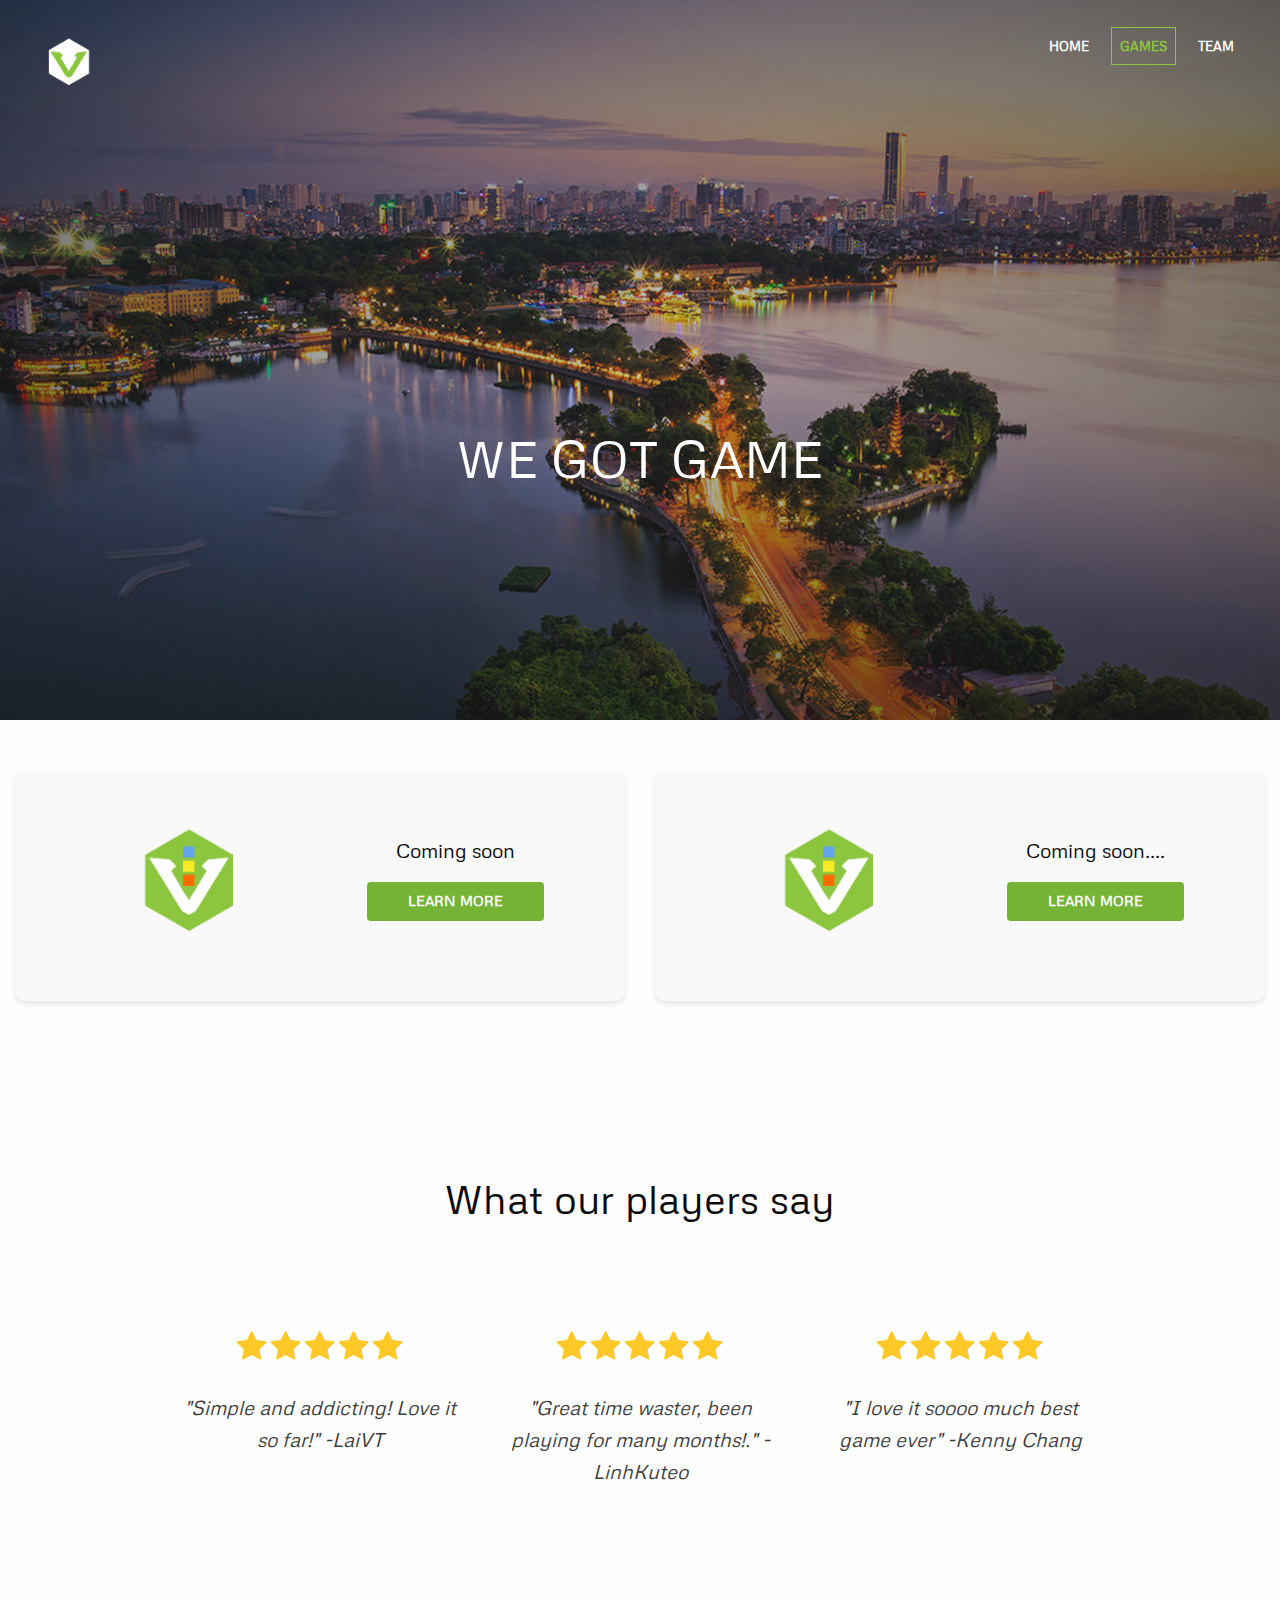
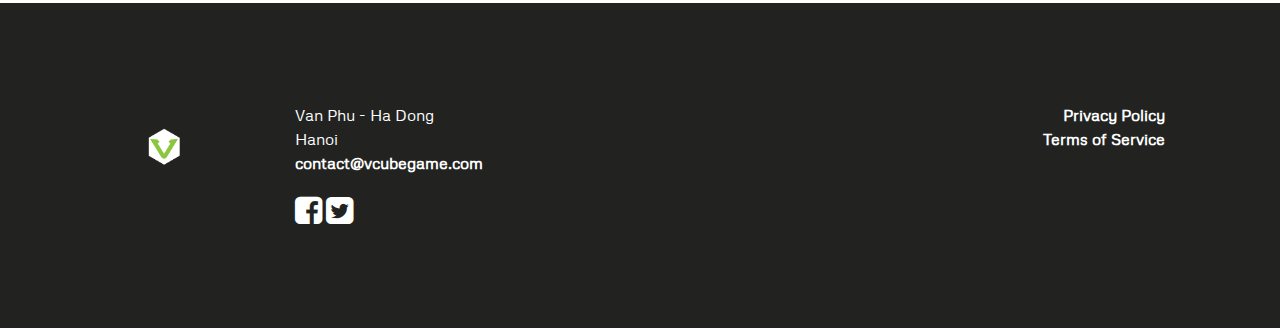
==== commit 116c5ede: "change contact email" ====
--- a/games/index.html
+++ b/games/index.html
@@ -202,7 +202,7 @@
       <address>
       Van Phu - Ha Dong</br>
       Hanoi</br>
-      <a href="mailto:&#104;&#101;&#108;&#108;&#111;&#64;&#118;&#99;&#117;&#98;&#101;&#103;&#97;&#109;&#101;&#46;&#99;&#111;&#109;" class="email">&#104;&#101;&#108;&#108;&#111;&#64;&#118;&#99;&#117;&#98;&#101;&#103;&#97;&#109;&#101;&#46;&#99;&#111;&#109;</a>
+      <a href="mailto:&#99;&#111;&#110;&#116;&#97;&#99;&#116;&#64;&#118;&#99;&#117;&#98;&#101;&#103;&#97;&#109;&#101;&#46;&#99;&#111;&#109;" class="email">&#99;&#111;&#110;&#116;&#97;&#99;&#116;&#64;&#118;&#99;&#117;&#98;&#101;&#103;&#97;&#109;&#101;&#46;&#99;&#111;&#109;</a>
       </address>
       <a href="https://www.facebook.com/vcubegame" class="track"><i class="fa fa-facebook-square fa-2x" aria-hidden="true"></i></a>
       <a href="https://twitter.com/vcubegame" class="track"><i class="fa fa-twitter-square fa-2x" aria-hidden="true"></i></a>
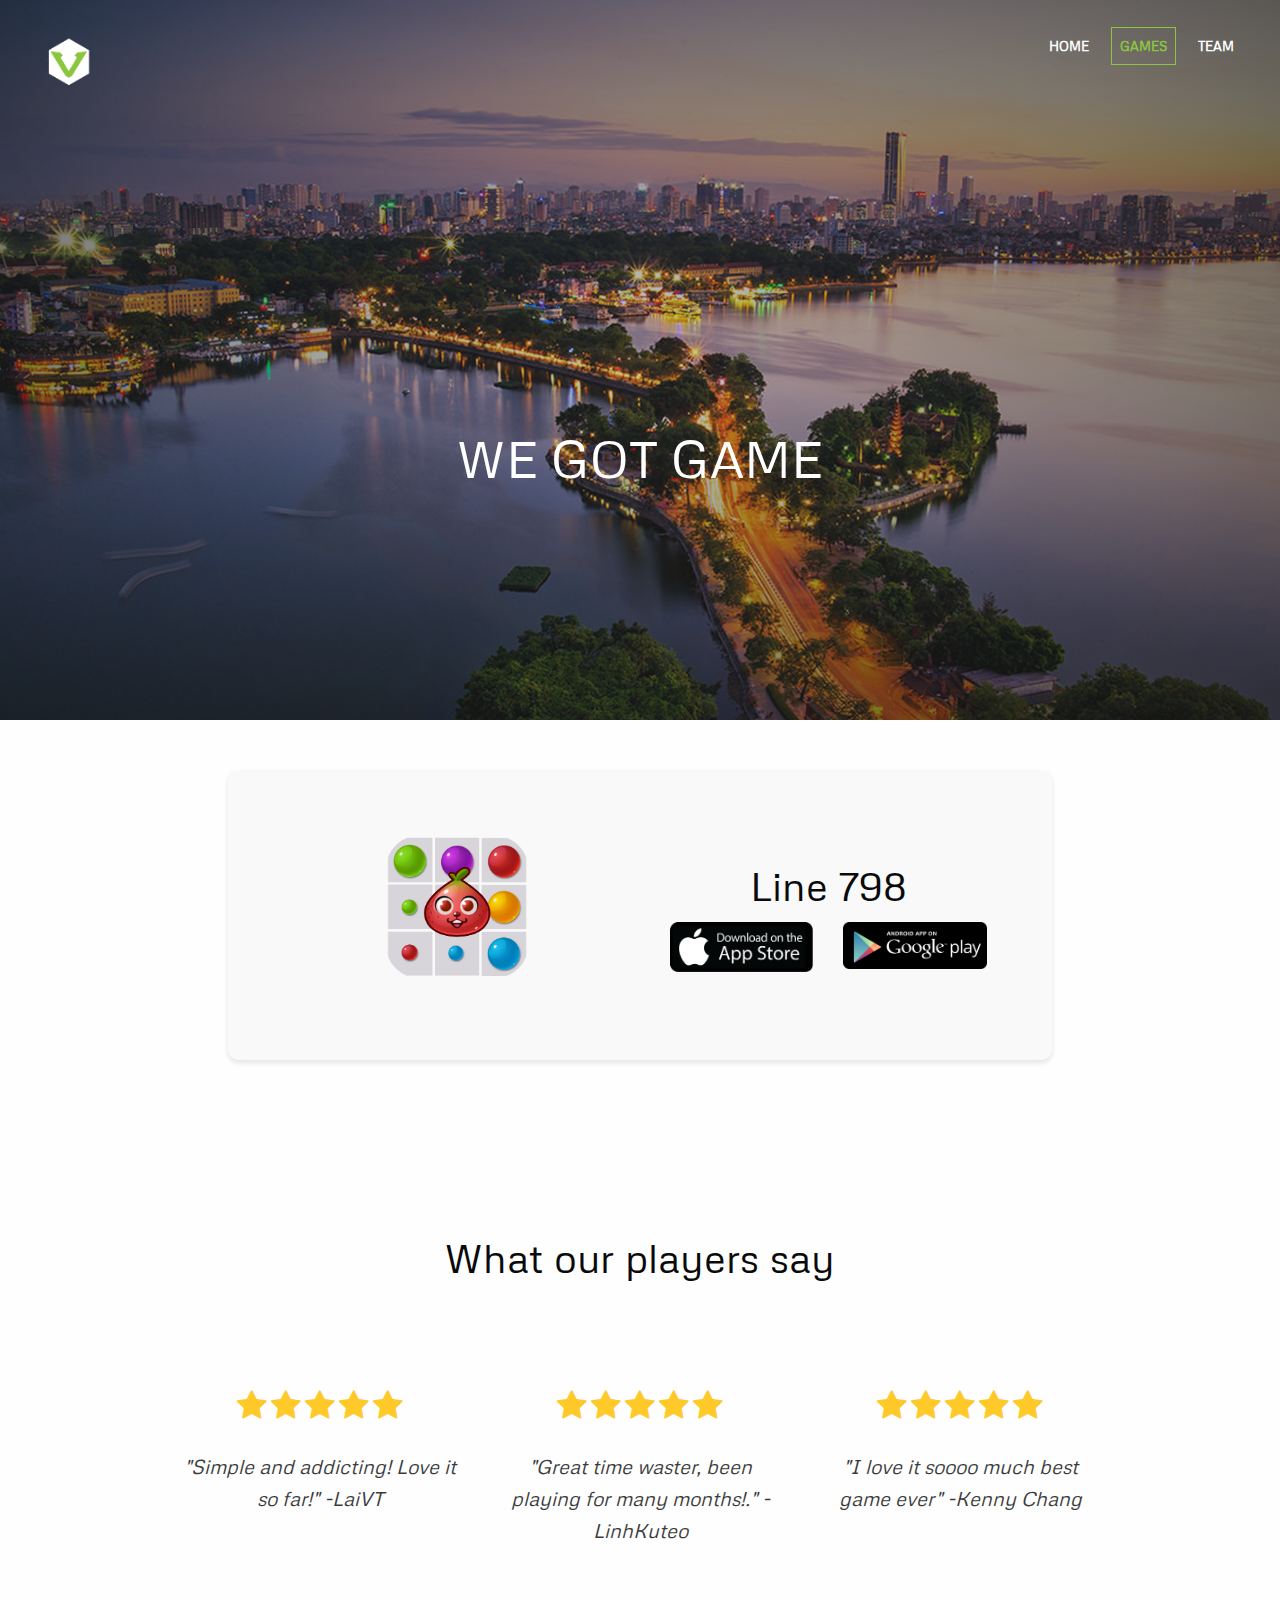
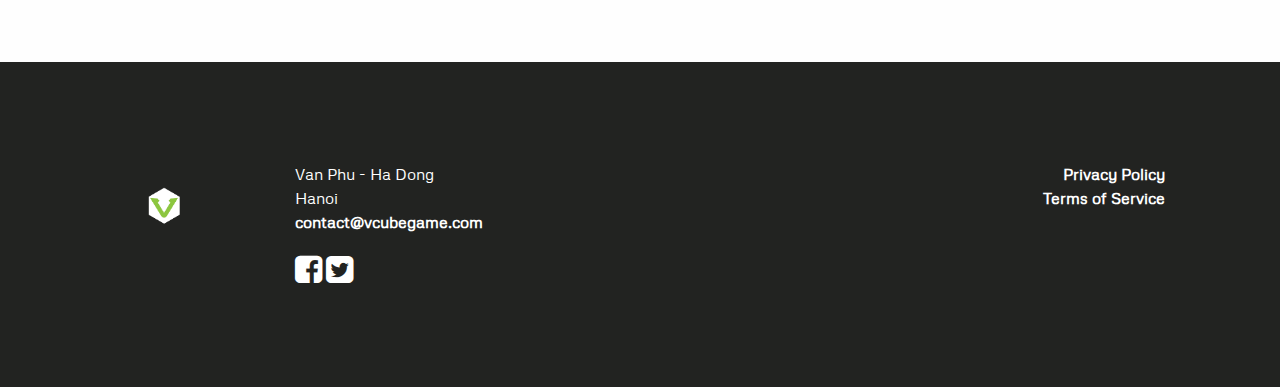
==== commit d0018c68: "Update game info: Line 798" ====
--- a/games/index.html
+++ b/games/index.html
@@ -108,7 +108,7 @@
 
     <div class="content">
         <div class="row games-menu">
-  <div class="small-12 medium-6 column">
+  <!--<div class="small-12 medium-6 column">
     <div class="games-menu__box">
     <div class="row align-middle">
       <div class="small-12 medium-6 column">
@@ -122,19 +122,24 @@
       </div>
     </div>
     </div>
-  </div>
-
-  <div class="small-12 medium-6 column">
+  </div>-->
+<div class="small-12 medium-2 column"></div>
+  <div class="small-12 medium-8 column">
     <div class="games-menu__box">
     <div class="row align-middle">
       <div class="small-12 medium-6 column">
         <a href="http://www.vcubegame.com" class="track" target="_blank">
-        <img src="/images/gamelogos/comingsoon.png">
+        <img src="/images/gamelogos/line798.png">
         </a>
       </div>
       <div class="small-12 medium-6 text-center column">
-          <p>Coming soon....</p>
-          <a class="button track" href="http://www.vcubegame.com/games/" target="_blank">Learn more</a>
+          <h2>Line 798</h2>
+          <div class="small-12 medium-6 text-center column">
+              <a href="https://goo.gl/zqtLxi" target="_blank"><img src="/images/gamelogos/store_apple.png"></a>
+          </div>
+          <div class="small-12 medium-6 text-center column">
+              <a href="https://goo.gl/l0WiyY" target="_blank"><img src="/images/gamelogos/store_google_play.png"></a>
+          </div>
       </div>
     </div>
     </div>
